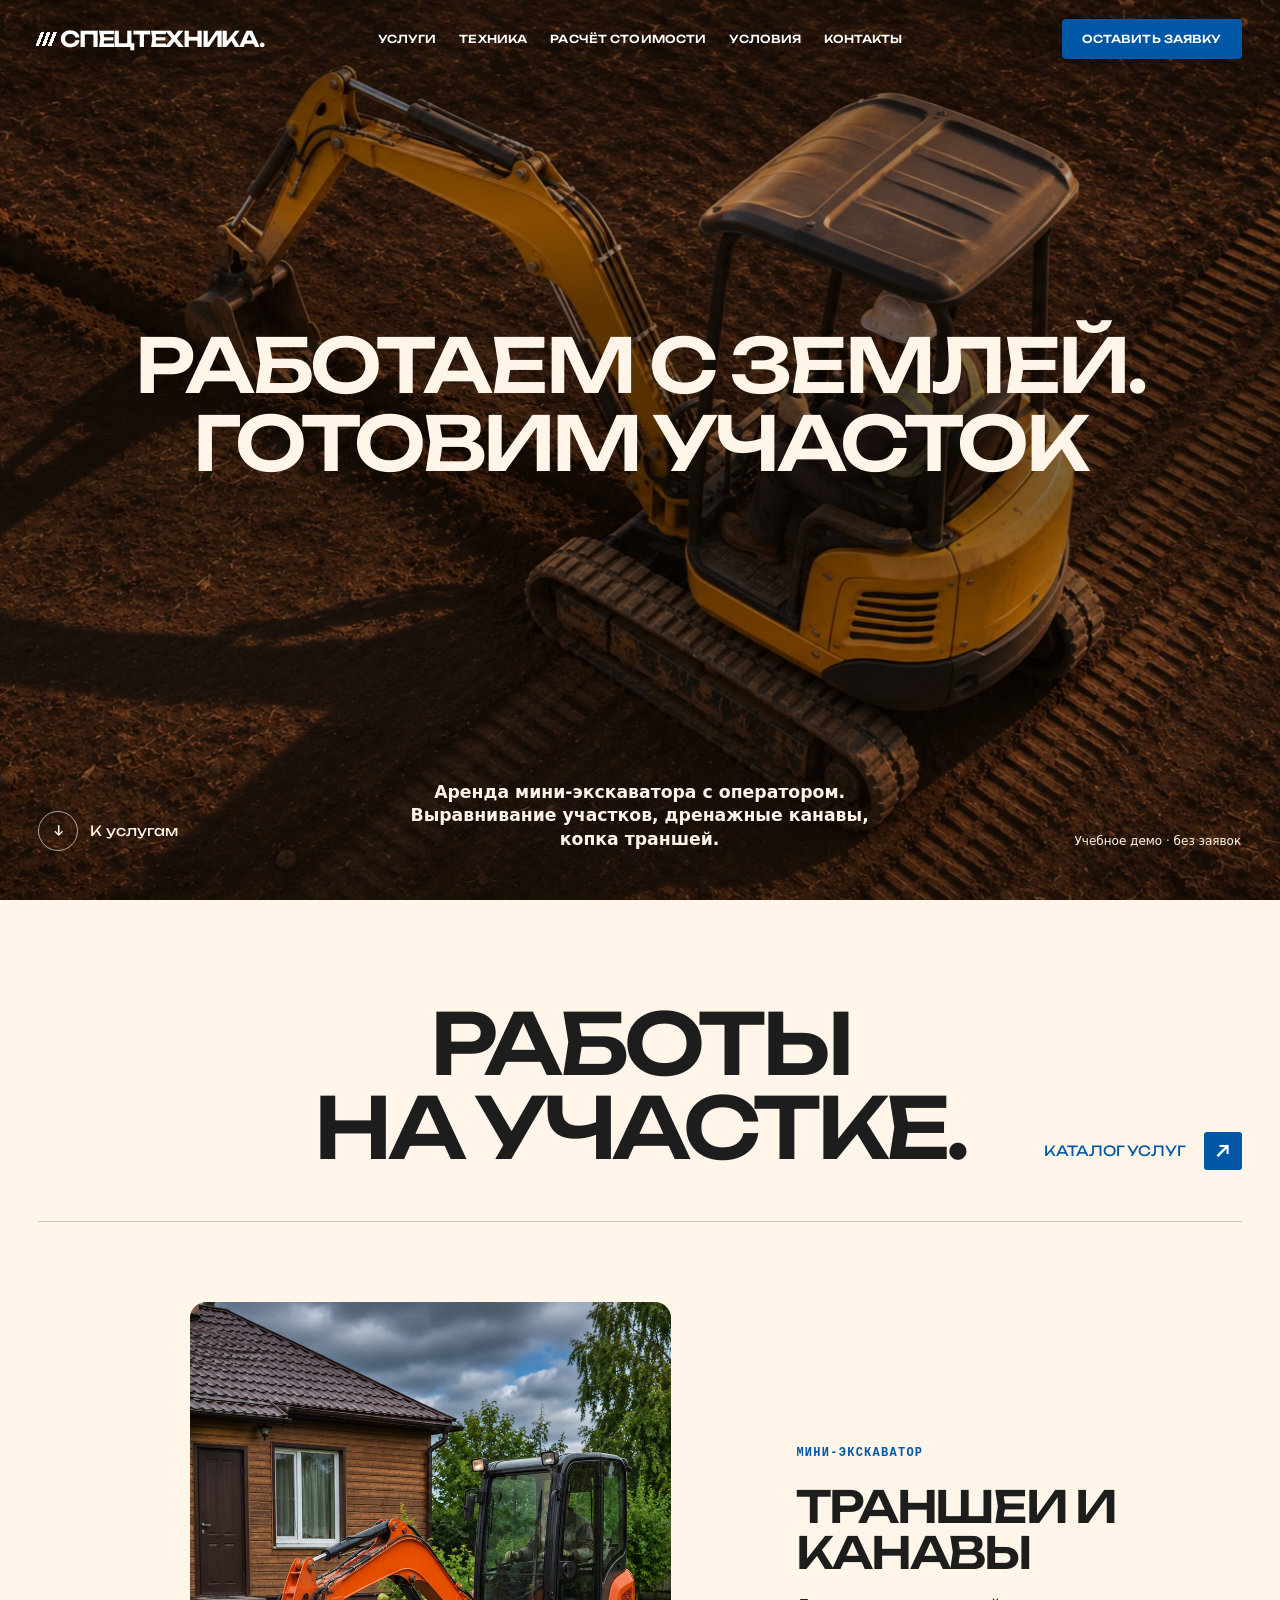
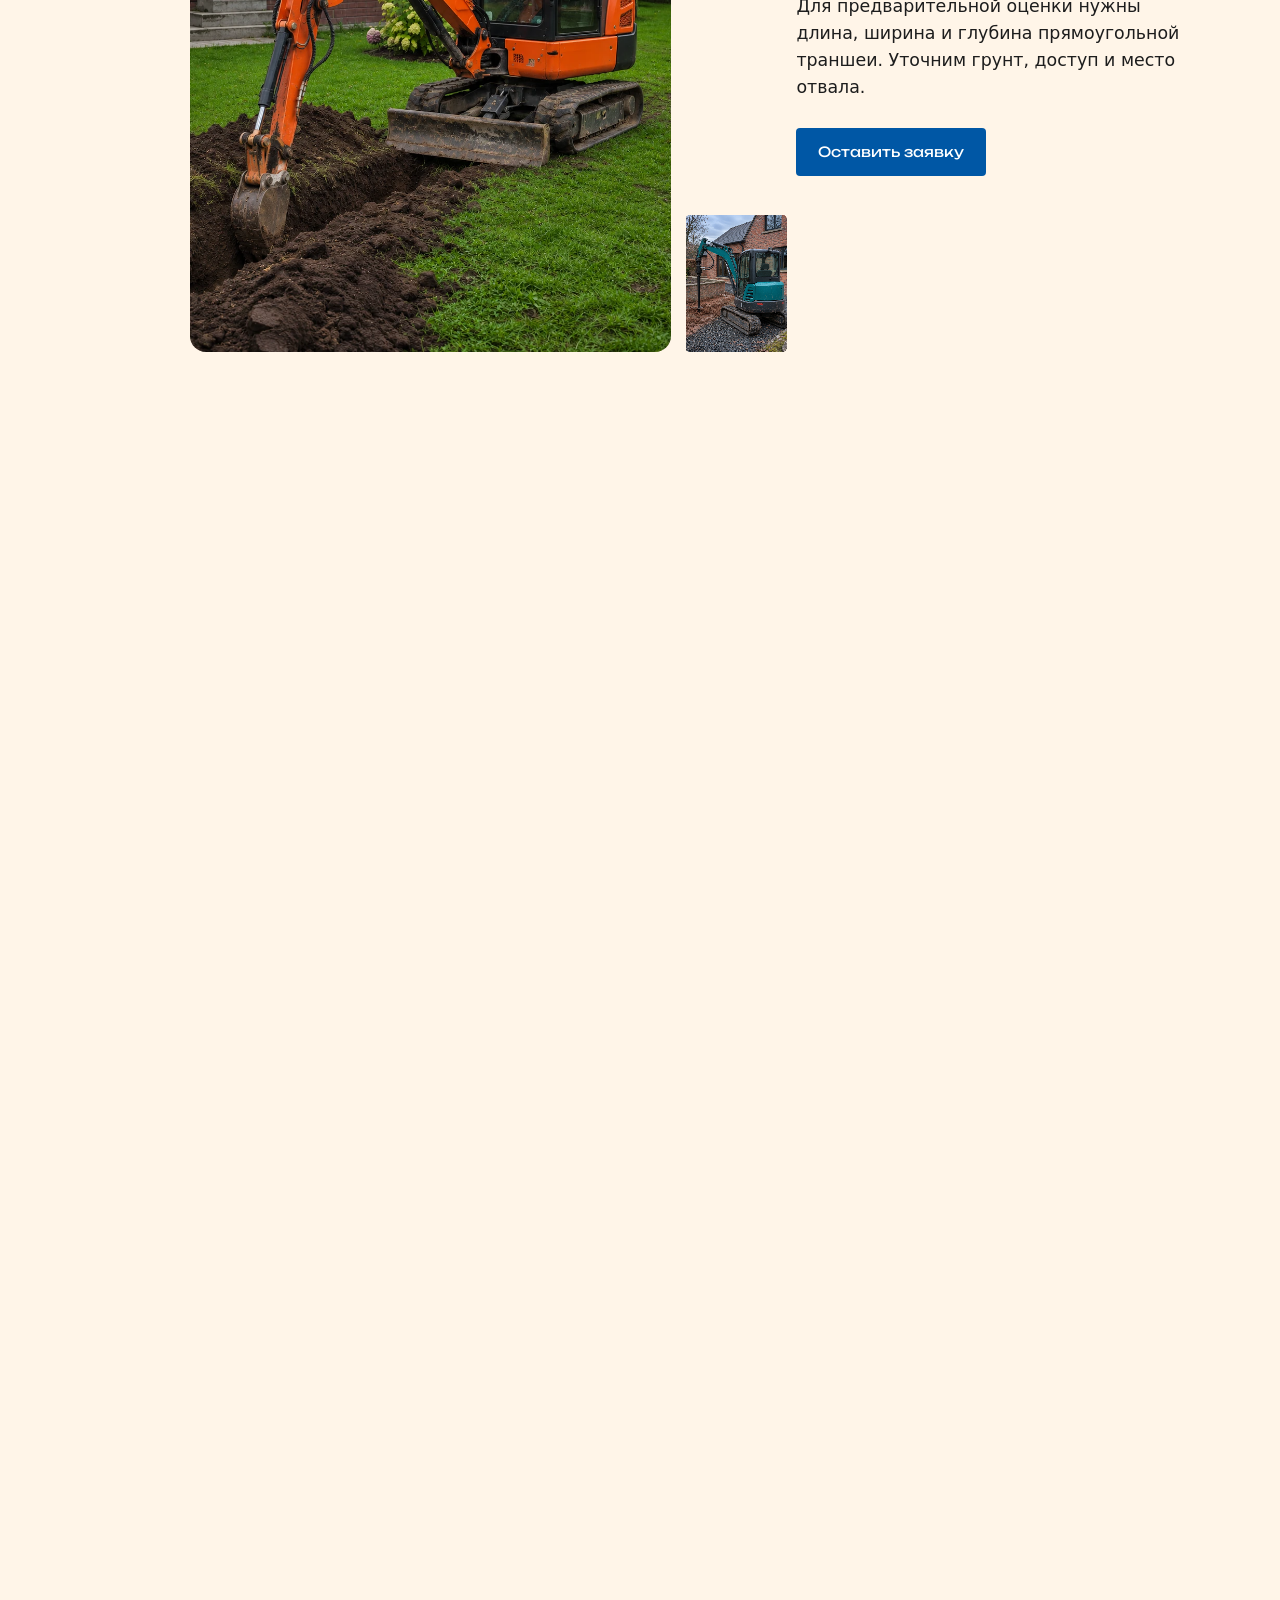
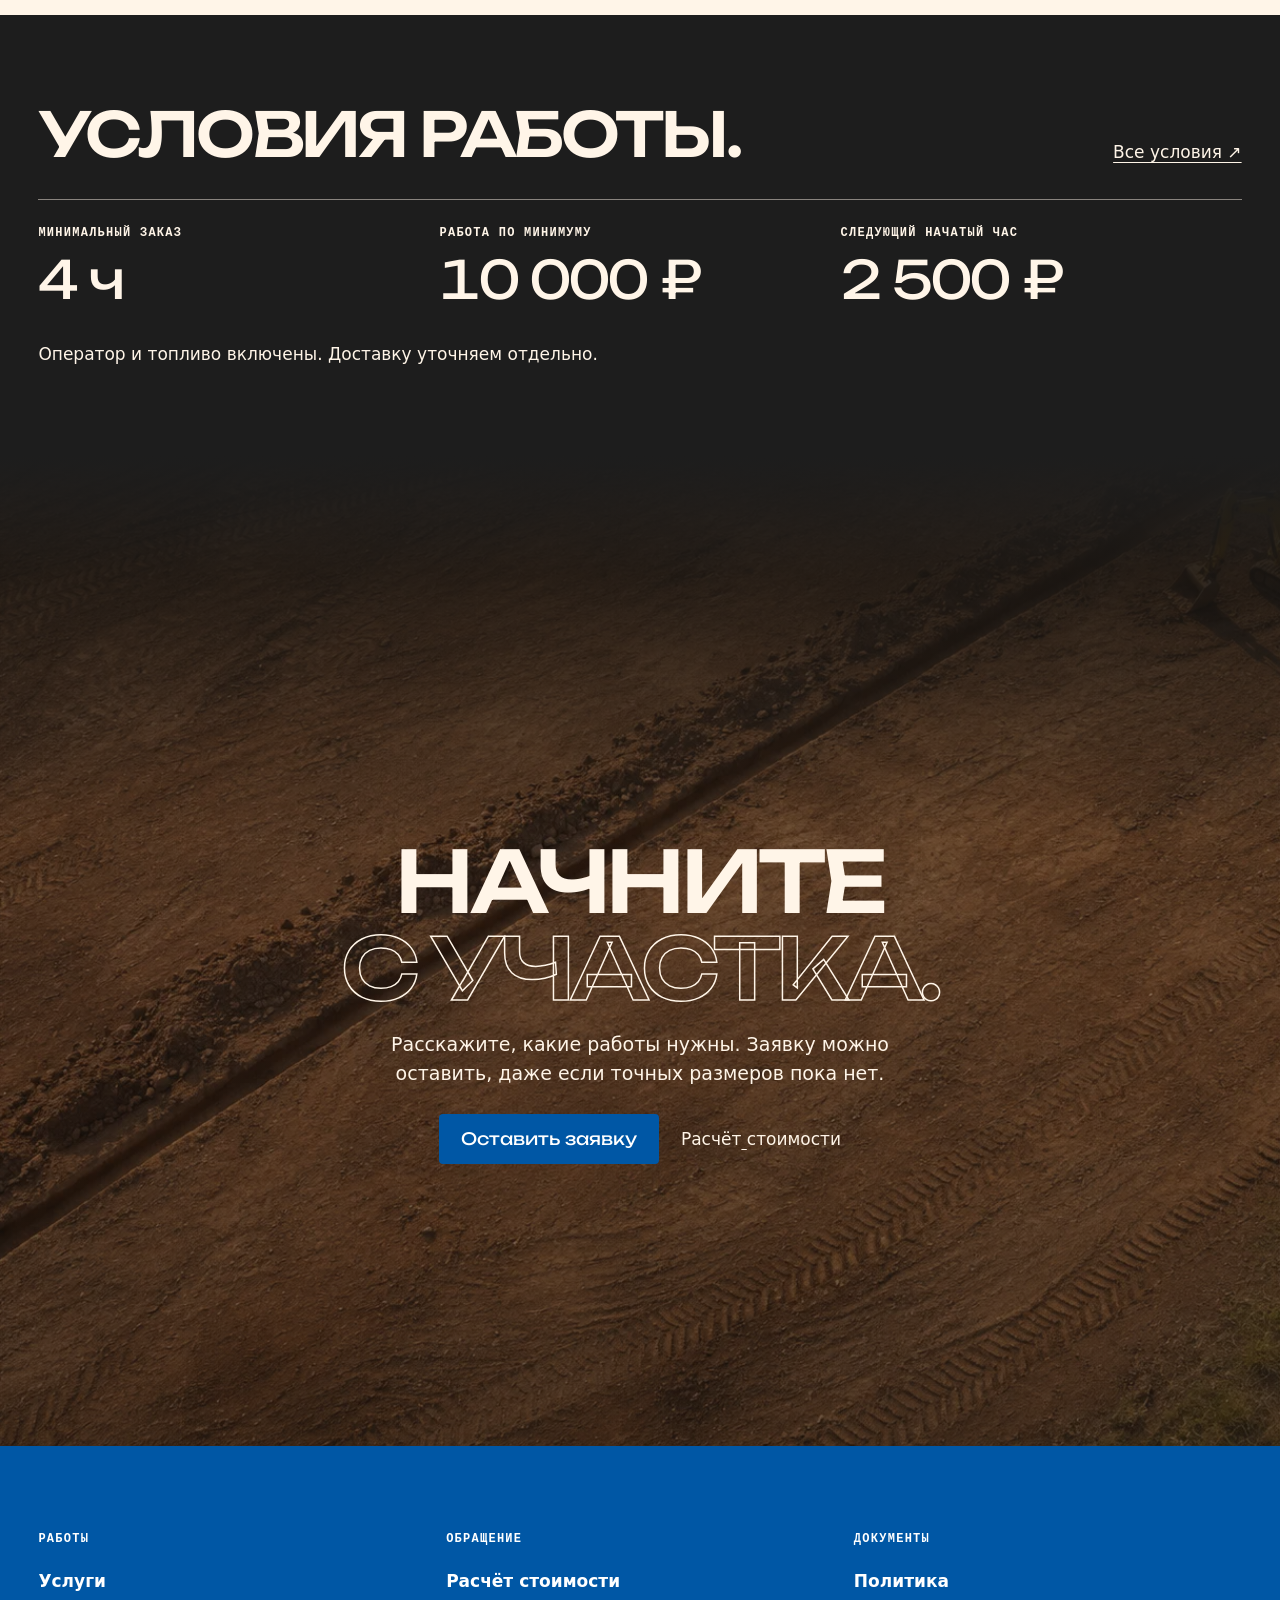
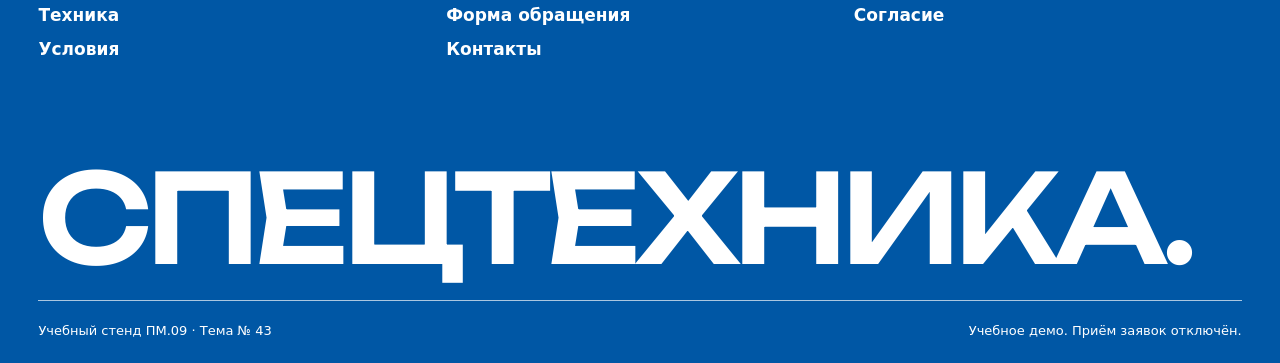
==== index.html @ ea232224 "Add files via upload" ====
<!doctype html>
<html lang="ru"><head><meta http-equiv="Content-Security-Policy" content="default-src 'self'; script-src 'self'; style-src 'self' 'unsafe-inline'; img-src 'self' data:; font-src 'self'; connect-src 'none'; form-action 'none'; object-src 'none'; base-uri 'none'"><meta charset="utf-8"><meta name="viewport" content="width=device-width,initial-scale=1"><meta name="robots" content="noindex,nofollow"><title>Услуги мини-экскаватора · Спецтехника</title><link rel="preload" href="Unbounded.ttf" as="font" type="font/ttf" crossorigin=""><link rel="stylesheet" href="theme.css"><link rel="stylesheet" href="visual.css"><script defer="" src="demo.js"></script><script defer="" src="lenis-1.2.3.min.js"></script><script defer="" src="motion.js"></script></head><body class="front">
 <a class="skip" href="#main">К содержанию</a>
 <header class="bar field-bar"><div class="wrap">
 <a href="index.html" class="brand"><i class="brand-mark" aria-hidden="true"></i>Спецтехника<span>.</span></a>
 <nav aria-label="Основное меню"><a href="services.html">Услуги</a><a href="equipment.html">Техника</a><a href="calculator.html">Расчёт стоимости</a><a href="conditions.html">Условия</a><a href="contacts.html">Контакты</a></nav>
 <a class="header-cta" href="request.html">Оставить заявку</a>
 <details class="menu"><summary aria-label="Меню"><span aria-hidden="true"></span></summary><nav aria-label="Мобильное меню"><a href="services.html">Услуги</a><a href="equipment.html">Техника</a><a href="calculator.html">Расчёт стоимости</a><a href="conditions.html">Условия</a><a href="contacts.html">Контакты</a><a class="menu-request" href="request.html">Оставить заявку</a></nav></details>
 </div></header>
 <main id="main" class=""><div class="work-opening"><div class="work-spreads">
<section class="work-scene" aria-labelledby="work-title">
 <div class="work-frame">
  <picture class="work-photo"><img src="excavation-field.webp" width="1672" height="941" fetchpriority="high" alt="Вид сверху на мини-экскаватор с опущенным ковшом и длинной тенью на грунте"></picture>
  <picture class="work-trace" aria-hidden="true"><img src="excavation-overhead.svg" width="1672" height="941" alt=""></picture>
  <div class="work-overlay">
   <div class="work-heading">
    <h1 id="work-title"><span>Работаем с&nbsp;землей.</span> <span>Готовим участок</span></h1>
   </div>
   <div class="work-bottom"><a class="downlink" href="#work-services"><span aria-hidden="true">↓</span> К услугам</a><p>Аренда мини-экскаватора с оператором.<br>Выравнивание участков, дренажные канавы,<br>копка траншей.</p><small>Учебное демо · без заявок</small></div>
  </div>
 </div>
</section>
<section id="work-services" class="field-services inset">
 <div class="section-heading"><h2>Работы<br>на участке.</h2><a class="action-link" href="services.html">Каталог услуг <span aria-hidden="true">↗</span></a></div>
 <div class="service-sequence"><div class="service-stage" tabindex="-1" role="group" aria-label="Услуги на участке">
  <article class="service-spread" id="service-earth">
  <div class="spread-image"><picture><img loading="lazy" src="trench-1000-v3.webp" width="1000" height="1250" alt="Мини-экскаватор разрабатывает узкую траншею на участке"></picture></div>
  <div class="spread-copy"><div class="service-content"><p class="folio">Мини-экскаватор</p><h3>Траншеи и канавы</h3><p>Для предварительной оценки нужны длина, ширина и глубина прямоугольной траншеи. Уточним грунт, доступ и место отвала.</p><a class="button action-link" href="request.html">Оставить заявку</a></div></div>
 </article>
  <article class="service-spread" id="service-piles">
  <div class="spread-image"><picture><img loading="lazy" src="piles-1000-v4.webp" width="1000" height="1250" alt="Гидравлический вращатель удерживает винтовую сваю вертикально у земли"></picture></div>
  <div class="spread-copy"><div class="service-content"><p class="folio">Сваекрут</p><h3>Винтовые сваи</h3><p>Для уточнения нужны параметры свай и условия подъезда. Наличие сваекрута, возможность монтажа и стоимость согласуем отдельно.</p><a class="button action-link" href="request.html">Оставить заявку</a></div></div>
 </article>
 </div></div>
</section>
</div></div>
<section id="work-terms" class="terms-strip inset">
 <div class="terms-head"><h2>Условия работы.</h2><a href="conditions.html">Все условия ↗</a></div>
 <dl><div><dt>Минимальный заказ</dt><dd>4 ч</dd></div><div><dt>Работа по минимуму</dt><dd>10&nbsp;000 ₽</dd></div><div><dt>Следующий начатый час</dt><dd>2&nbsp;500 ₽</dd></div></dl>
 <p>Оператор и топливо включены. Доставку уточняем отдельно.</p>
</section>
<section id="work-contact" class="closing">
 <picture><source media="(max-width:700px)" srcset="field-820.webp"><img loading="lazy" src="field-1672.webp" width="1672" height="941" alt=""></picture>
 <div><h2>Начните<br><em>с участка.</em></h2><p>Расскажите, какие работы нужны. Заявку можно оставить, даже если точных размеров пока нет.</p><div class="closing-actions"><a class="button" href="request.html">Оставить заявку</a><a class="closing-calculator" href="calculator.html">Расчёт стоимости</a></div></div>
</section>

</main>
 <footer class="field-footer inset">
 <div class="footer-nav">
 <div><h2>Работы</h2><a href="services.html">Услуги</a><a href="equipment.html">Техника</a><a href="conditions.html">Условия</a></div>
 <div><h2>Обращение</h2><a href="calculator.html">Расчёт стоимости</a><a href="request.html">Форма обращения</a><a href="contacts.html">Контакты</a></div>
 <div><h2>Документы</h2><a href="privacy.html">Политика</a><a href="consent.html">Согласие</a></div>
 </div>
 <a class="footer-word" href="index.html" aria-label="Спецтехника, на главную">Спецтехника.</a>
 <div class="footer-base"><span>Учебный стенд ПМ.09 · Тема № 43</span><span>Учебное демо. Приём заявок отключён.</span></div></footer>
 <dialog class="request-dialog" id="request-dialog" aria-labelledby="request-title" data-lenis-prevent="">
 <div class="request-dialog-head"><span class="request-signature"><i class="brand-mark" aria-hidden="true"></i>Спецтехника</span>
 <h2 id="request-title" tabindex="-1">Оставить заявку</h2>
 <button type="button" class="request-close" aria-label="Закрыть окно заявки"><span aria-hidden="true">×</span></button></div>
 <div data-request-content=""><p class="request-demo">Учебное демо. Заявки не принимаются.</p><div class="request-form"><div class="request-contacts"><label class="field">Имя<input disabled=""></label><label class="field">Телефон<input type="tel" disabled=""></label></div><details class="request-details"><summary>Расчёт стоимости</summary><section class="result"><span class="kicker">Пример расчёта</span><h2>4,80 м³</h2><p>20 × 0,30 × 0,80 м · грунт в естественном залегании.</p><strong class="price">12 500 ₽</strong><p>Пример для базовых условий участка: 5 оплачиваемых часов. Оператор и топливо включены. Доставка рассчитывается отдельно.</p></section></details><button disabled="" class="request-submit">Отправка отключена</button></div></div></dialog></body></html>
---- theme.css ----
*{
  box-sizing:border-box
}
html{
  scroll-behavior:smooth
}
body{
  margin:0;
  color:#1d1d1d;
  background:#fff5e8;
  font:17px/1.55 Arial,sans-serif;
  overflow-wrap:anywhere
}
a{
  color:#0057a5;
  text-underline-offset:4px
}
a:hover{
  text-decoration:underline
}
button,input,select,textarea{
  font:inherit
}
a:focus-visible,button:focus-visible,summary:focus-visible,input:focus-visible,textarea:focus-visible,select:focus-visible{
  outline:3px solid #e37b19;
  outline-offset:3px
}
.wrap{
  width:min(1320px,92%);
  margin:auto
}
.bar{
  background:#202f2d;
  color:#fff5e8
}
.bar .wrap,footer .wrap,.actions,.topline{
  display:flex;
  align-items:center;
  gap:20px;
  justify-content:space-between;
  flex-wrap:wrap
}
.bar .wrap{
  min-height:78px
}
.bar a{
  color:inherit;
  text-decoration:none
}
.brand{
  font-weight:900;
  font-size:24px;
  letter-spacing:-1.4px
}
.brand i{
  color:#91bedc
}
.bar nav,.subnav{
  display:flex;
  gap:20px;
  flex-wrap:wrap
}
.bar nav a{
  font-size:15px;
  font-weight:bold
}
.menu{
  display:none
}
.button,button{
  display:inline-flex;
  align-items:center;
  justify-content:center;
  gap:.7em;
  min-height:48px;
  padding:12px 22px;
  border:0;
  border-radius:4px;
  background:#0057a5;
  color:white;
  text-decoration:none;
  font-weight:bold;
  cursor:pointer
}
.button:hover,button:hover{
  background:#003e77;
  color:white
}
.ghost{
  background:transparent;
  box-shadow:inset 0 0 0 1px currentColor;
  color:inherit
}
.hero{
  position:relative;
  isolation:isolate;
  overflow:hidden;
  background:#253632;
  color:#fff5e8;
  text-align:center;
  padding:clamp(80px,9vw,145px) 4% 76px
}
.hero:before{
  content:'';
  position:absolute;
  inset:0;
  z-index:-1;
  background:repeating-radial-gradient(ellipse at 85% 160%,transparent 0 30px,#66847844 31px 32px,transparent 33px 54px);
  transform:rotate(-7deg) scale(1.35)
}
.hero h1,.page h1,h2,h3{
  line-height:1.04;
  letter-spacing:-.045em;
  margin:0
}
.hero h1{
  font-size:clamp(48px,7.6vw,116px);
  text-transform:uppercase
}
.hero p{
  font-size:clamp(18px,2vw,26px);
  margin:24px auto;
  max-width:680px
}
.hero .button{
  margin:6px
}
.hero small{
  display:block;
  margin-top:30px;
  color:#d6dfd8
}
.band{
  background:#0057a5;
  color:white;
  padding:28px 0
}
.band .wrap,.cards,.grid{
  display:grid;
  gap:20px;
  grid-template-columns:repeat(2,minmax(0,1fr))
}
.band .wrap{
  grid-template-columns:repeat(3,minmax(0,1fr))
}
.band strong{
  font-size:clamp(23px,3vw,40px);
  display:block;
  line-height:1.1
}
.page,section.section{
  padding:clamp(38px,6vw,88px) 0
}
.page h1{
  font-size:clamp(40px,6.8vw,94px);
  margin:.22em 0 .45em
}
h2{
  font-size:clamp(32px,4vw,60px);
  margin-bottom:24px
}
h3{
  font-size:clamp(22px,2.8vw,40px);
  margin:10px 0
}
p{
  max-width:76ch
}
.lead{
  font-size:clamp(19px,2vw,26px);
  max-width:65ch
}
.kicker,.serial,dt{
  font:700 12px/1.5 Consolas,monospace;
  letter-spacing:.12em;
  text-transform:uppercase
}
.serial{
  color:#0057a5
}
.row{
  border-top:1px solid #b8afa2;
  display:grid;
  grid-template-columns:66px 1.1fr 1fr 48px;
  align-items:center;
  gap:18px;
  padding:28px 0
}
.row p{
  margin:0
}
.arrow{
  display:grid;
  place-items:center;
  background:#0057a5;
  color:#fff;
  width:48px;
  height:48px;
  text-decoration:none;
  border-radius:4px
}
.panel,fieldset,article.entry{
  background:#f4eadc;
  padding:clamp(18px,3vw,38px);
  border:1px solid #c9c0b2;
  border-radius:4px;
  margin:22px 0;
  min-width:0
}
legend{
  font-weight:bold;
  font-size:21px
}
label{
  display:block;
  font-weight:bold
}
label small,small{
  font-weight:normal
}
.field{
  display:grid;
  gap:6px;
  align-content:start
}
input,select,textarea{
  background:#fff8ef;
  color:#1d1d1d;
  border:1px solid #888578;
  border-radius:4px;
  min-height:48px;
  padding:8px 12px;
  width:100%;
  min-width:0
}
textarea{
  min-height:92px
}
input[type=checkbox]{
  width:20px;
  min-height:20px;
  vertical-align:middle
}
input[readonly]{
  color:#514e48;
  background:#eee6da
}
.actions{
  justify-content:flex-start;
  margin:20px 0
}
.notice,.error,.success{
  border-left:5px solid #0057a5;
  padding:12px 18px;
  background:#e6edf1;
  margin:18px 0
}
.error{
  border-color:#a63219;
  background:#ffe1d6
}
.result{
  background:#20332e;
  color:#fff5e8;
  padding:clamp(20px,4vw,56px);
  border-radius:4px
}
.result a{
  color:#e5f3ff
}
.price{
  font-size:clamp(32px,5vw,70px);
  display:block;
  line-height:1.1
}
.subnav{
  padding:14px 0;
  border-block:1px solid #b8afa2
}
.subnav a{
  font-weight:bold
}
dt{
  margin-top:14px
}
dd{
  margin:0
}
.entry h3{
  font-size:25px
}
.skip{
  position:absolute;
  left:-100vw
}
.skip:focus{
  left:10px;
  top:10px;
  z-index:5;
  background:white;
  padding:10px
}
footer{
  background:#202f2d;
  color:#fff5e8;
  padding:32px 0
}
footer a{
  color:inherit
}
footer .wrap{
  justify-content:flex-start
}
.footnote{
  background:#eae0d2;
  padding:10px 4%;
  font-size:14px;
  text-align:center
}
.hidden,[hidden]{
  display:none!important
}
main{
  min-height:55vh
}
.panel img{
  max-width:100%;
  max-height:420px
}
pre{
  white-space:pre-wrap
}
.busy{
  opacity:.75
}
@media(max-width:800px){
  .bar nav{
    display:none
  }
  .bar .wrap{
    min-height:66px
  }
  .menu{
    display:block;
    position:relative
  }
  .menu summary{
    cursor:pointer;
    padding:12px
  }
  .menu[open] nav{
    display:grid;
    position:absolute;
    right:0;
    top:100%;
    z-index:4;
    width:210px;
    background:#202f2d;
    border:1px solid #778a82;
    padding:20px
  }
  .row{
    grid-template-columns:35px 1fr 48px
  }
  .row p{
    grid-column:2
  }
  .row .arrow{
    grid-column:3;
    grid-row:1/3
  }
  .hero{
    padding:76px 4% 52px
  }
}
@media(max-width:620px){
  .grid,.cards{
    grid-template-columns:1fr
  }
  .band .wrap{
    gap:16px;
    grid-template-columns:1fr
  }
  .band .wrap>div{
    display:flex;
    align-items:baseline;
    gap:12px
  }
  .row{
    gap:10px
  }
  .bar .wrap{
    gap:8px
  }
  .hero .button{
    display:flex
  }
  .wrap{
    width:90%
  }
  .bar .brand{
    font-size:21px
  }
}
@media(prefers-reduced-motion:no-preference){
  .section,.page{
    animation:enter .32s ease-out
  }
  @keyframes enter{
    from{
      opacity:.65;
      transform:translateY(5px)
    }
    to{
      opacity:1;
      transform:none
    }
  }
}
@media(prefers-reduced-motion:reduce){
  html{
    scroll-behavior:auto
  }
  *,*:before,*:after{
    animation:none!important;
    transition:none!important
  }
}
---- visual.css ----
:root {
  --paper: #fff5e8;
  --ink: #1d1d1d;
  --blue: #0057a5;
  --display: Unbounded, "Segoe UI", sans-serif;
  --edge: clamp(18px, 3vw, 60px);
  --bar-h: 78px;
}
body {font-family: "Segoe UI", system-ui, sans-serif; color: var(--ink); background: var(--paper)}
h1,h2,h3,.brand,.header-cta,.action-link,.button,button {font-family: var(--display); font-weight: 400}
.inset {padding-inline: var(--edge)}
.skip:focus {z-index: 30; color: var(--ink)}
.field-bar {position: sticky; top: 0; z-index: 20; background: var(--paper); color: var(--ink); border-bottom: 1px solid #1d1d1d20}
.front .field-bar {position: fixed; inset: 0 0 auto; color: white; background: transparent; border-color: transparent; transition: none}
.front .field-bar.solid,.front .field-bar:has(.menu[open]) {background: var(--paper); color: var(--ink); border-color: #1d1d1d20}
.field-bar .wrap {min-height: var(--bar-h); width: 100%; max-width: none; padding-inline: var(--edge); display: grid; grid-template-columns: 1fr auto 1fr; gap: 22px}
.field-bar .brand {display: inline-flex; align-items: center; gap: 0; width: max-content; font-size: clamp(21px,2vw,32px); line-height: 1; letter-spacing: -.065em; text-transform: uppercase}
.brand-mark {width: .78em; height: .65em; margin-right: .22em; color: inherit!important; transform: skewX(-21deg); background: repeating-linear-gradient(to right,currentColor 0 21%,transparent 21% 37%)}
.field-bar.solid .brand,.inside .brand {color: var(--blue)}
.field-bar .wrap > nav {gap: clamp(14px,1.8vw,32px)}
.field-bar nav a,.header-cta {font-family: var(--display); text-transform: uppercase; font-weight: 400; line-height: 1.1; font-size: clamp(12px,.92vw,16px); letter-spacing: .012em}
.field-bar nav a {padding-block: 10px; text-decoration: none}
.field-bar nav a:hover {text-decoration: underline; text-underline-offset: 5px}
.field-bar .header-cta {overflow-wrap: normal; justify-self: end; display: inline-flex; justify-content: center; align-items: center; text-align: center; color: #fff; background: var(--blue); border-radius: 4px; padding: 14px 20px}
.action-link span {transition: transform .2s}
.action-link:hover span {transform: translate(2px,-2px)}
.work-scene {background: var(--paper); position: relative; --wipe: 0%; --copy: 1}
.work-opening {container-type: inline-size; overflow-anchor: none}
.work-frame {position: relative; height: 100svh; overflow: hidden; isolation: isolate}
.work-frame picture,.work-frame picture img,.closing picture,.closing picture img {display: block; width: 100%; height: 100%; position: absolute; inset: 0; object-fit: cover}
/* Keep the camera registered in uncropped source coordinates. Two scale limits
   protect the bucket and tracks in tall windows and the canopy in shallow ones. */
.work-frame {
  --art-width: min(max(118.75cqw, 187.87svh), 179cqw, 209.5svh);
  --art-height: calc(var(--art-width) * 941 / 1672);
  --bleed: clamp(0px, (100svh - var(--art-height)) * .45, 6cqw);
}
.work-frame picture img {
  inset: auto;
  width: var(--art-width);
  max-width: none;
  height: var(--art-height);
  top: calc((100% - var(--art-height)) / 2);
  left: calc((100% - var(--art-width)) / 2 - clamp(0px, (var(--art-width) - 100%) / 2, var(--art-width) * .04));
}
.work-photo {
  z-index: 1;
  clip-path: inset(0 0 var(--wipe) 0);
  /* In a tall window, carry the soil from the left of this same photograph
     into the space above and below the machine. The subject is rendered once. */
  background: #312116 url("excavation-field.webp") left 40% / max(430cqw, 193svh) auto no-repeat;
}
.work-photo img {
  mask-image: linear-gradient(to bottom, transparent, black var(--bleed), black calc(100% - var(--bleed)), transparent);
}
.work-photo::after,.closing::before {content: ""; position: absolute; inset: 0; background: linear-gradient(180deg,rgba(9,10,8,.68) 0%,rgba(12,12,10,.36) 26%,rgba(13,12,10,.42) 55%,rgba(12,10,8,.64) 100%)}
.work-photo::after {background: linear-gradient(180deg,rgba(21,12,4,.37),rgba(21,12,4,.15) 25%,rgba(21,12,4,.26) 52%,rgba(21,12,4,.19) 70%,rgba(21,12,4,.47))}
/* Lay out the heading around its optical centre, including its scroll offset.
   This keeps glyph rasterization identical when the copy returns into view. */
.work-overlay {
  --title-center: clamp(22%, calc(45% - max(0px, 100svh - 103cqw) * .31), 45%);
  display: grid;
  grid-template-rows: calc(2 * var(--title-center)) 1fr;
  clip-path: inset(0 0 var(--wipe) 0); position: absolute; inset: 0; z-index: 2; color: var(--paper); opacity: var(--copy)}
/* Clear the local reading scrim with the text, before the photo reveal. */
.work-overlay::before {
  content: "";
  position: absolute;
  inset: 0;
  pointer-events: none;
  opacity: var(--copy,1);
  background: linear-gradient(180deg,rgba(14,8,3,.27) 0% 12%,rgba(14,8,3,.10) 24%,rgba(14,8,3,.38) 34% 56%,rgba(14,8,3,.08) 72%,transparent);
}
.work-overlay h1,.closing h2 {font-family: var(--display); text-transform: uppercase; font-size: clamp(46px,6.65vw,121px); line-height: 1.02; letter-spacing: -.037em; margin: 0; text-align: center}
.work-overlay h1 {font-size: clamp(24px,5.85vw,120px); font-weight: 540; line-height: 1.04; letter-spacing: -.045em; position: relative; align-self: center; margin-inline: 2%}
.work-overlay h1 span {display: block}
.work-heading {position: relative; align-self: center}
.work-bottom {position: absolute; left: var(--edge); right: var(--edge); bottom: clamp(28px,5.5vh,72px); display: grid; align-items: end; grid-template-columns: 1fr auto 1fr; gap: 16px}
.work-bottom p {text-align: center; margin: 0; font-size: clamp(17px,1.35vw,23px); font-weight: 550; line-height: 1.35}
.work-bottom small {justify-self: end; font-size: 12px}
.downlink {display: inline-flex; width: max-content; align-items: center; gap: 12px; color: inherit; text-decoration: none; font-family: var(--display); font-size: 14px}
.downlink span {display: grid; place-items: center; height: 40px; width: 40px; border: 1px solid #fff9; border-radius: 50%}
.work-scene.faded .work-overlay {visibility: hidden}
.field-services {padding-top: clamp(72px,8vw,150px); padding-bottom: clamp(60px,6vw,130px); scroll-margin-top: var(--bar-h)}
.section-heading,.terms-head {display: flex; justify-content: space-between; align-items: end; gap: 24px; padding-bottom: clamp(30px,4vw,65px)}
.section-heading h2,.terms-head h2 {font-size: clamp(48px,6.6vw,110px); line-height: .99; text-transform: uppercase; margin: 0; letter-spacing: -.045em}
.service-spread {display: grid; grid-template-columns: minmax(0,1.3fr) minmax(0,1fr); gap: clamp(32px,6vw,112px); align-items: center; border-top: 1px solid #c8c3bb; padding: clamp(25px,3.5vw,65px) 0}
.spread-image {width: min(100%,680px); justify-self: end; overflow: hidden; border-radius: 16px; background: #e2d6c7; aspect-ratio: 1.12}
.spread-image img {width: 100%; height: 100%; display: block; object-fit: cover; object-position: center 57%}
.spread-copy {max-width: 500px; padding-right: 4%}
.folio,.footer-nav h2,.terms-strip dt {font: 600 12px/1.5 Consolas,monospace; text-transform: uppercase; letter-spacing: .105em}
.folio {color: var(--blue); margin: 0 0 22px}
.spread-copy h3 {font-size: clamp(32px,3.85vw,74px); line-height: 1.03; text-transform: uppercase; letter-spacing: -.035em; margin: 0 0 18px}
.service-content > p:not(.folio) {font-size: clamp(17px,1.36vw,23px); margin: 0 0 27px; max-width: 37ch}
.action-link {display: inline-flex; align-items: center; gap: 18px; color: var(--blue); text-decoration: none; text-transform: uppercase; font-size: 14px}
.action-link span {display: grid; place-items: center; width: 38px; height: 38px; background: var(--blue); color: white; border-radius: 3px; font-size: 21px}
.service-content .button {max-width: 100%; justify-content: center; text-align: center; color: #fff; text-transform: none}
.minor-link {display: block; margin-top: 16px; font-size: 15px}
.terms-strip {background: var(--ink); color: var(--paper); padding-block: clamp(50px,7vw,110px)}
.terms-head {padding-bottom: 34px}
.terms-head h2 {font-size: clamp(38px,4.8vw,84px)}
.terms-head a {color: inherit}
.terms-strip dl {border-top: 1px solid #fff5e864; display: grid; grid-template-columns: repeat(3,1fr); margin: 0}
.terms-strip dl>div {padding: 24px 12px 14px 0}
.terms-strip dt {margin: 0 0 12px}
.terms-strip dd {font: 400 clamp(32px,4.1vw,76px)/1 var(--display); letter-spacing: -.035em}
.terms-strip>p {margin: 20px 0 0}
.closing {min-height: 68vh; display: grid; place-items: center; position: relative; isolation: isolate; color: var(--paper); text-align: center; padding: 90px var(--edge)}
.closing picture {z-index: -2}
.closing::before {background: rgba(15,13,10,.57); z-index: -1}
.closing em {font-style: normal; color: transparent; -webkit-text-stroke: 1.5px var(--paper)}
.closing p {margin: 18px auto 25px; max-width: 42ch; font-size: 19px}
.closing-actions {display: flex; align-items: center; justify-content: center; gap: 12px 22px; flex-wrap: wrap}
.closing-calculator {color: inherit; padding: 10px 0; text-underline-offset: .22em}
.field-footer {background: var(--blue); color: white; padding-block: clamp(38px,5vw,78px) 22px}
.footer-nav {display: grid; grid-template-columns: repeat(3,1fr); gap: 20px}
.footer-nav h2 {margin: 0 0 16px}
.footer-nav a {display: block; width: fit-content; padding-block: 4px; font-weight: 650; text-decoration: none}
.footer-nav a:hover {text-decoration: underline}
.footer-word {display: block; margin-top: clamp(44px,7vw,124px); font: 540 clamp(28px,8.75vw,178px)/1 var(--display); text-transform: uppercase; letter-spacing: -.055em; text-decoration: none}
.footer-base {margin-top: 20px; padding-top: 20px; border-top: 1px solid #fffa; display: flex; justify-content: space-between; gap: 10px; flex-wrap: wrap; font-size: 13px}
.page h1 {font-size: clamp(38px,6vw,86px); line-height: 1.05}
.page h2,.page h3 {letter-spacing: -.028em}
@media(min-width:1600px){.service-spread {grid-template-columns: 1.15fr 1fr}}
@media(max-width:980px){
 :root {--bar-h: 62px}
 .field-bar .wrap {grid-template-columns: 1fr auto auto; gap: 12px; min-height: var(--bar-h)}
 .field-bar .wrap>nav {display: none}
 .field-bar .menu {display: block}
 .field-bar .menu summary {list-style: none; display: grid; place-items: center; padding: 0; width: 42px; height: 44px}
 .menu summary::-webkit-details-marker {display: none}
 .field-bar summary span {width: 24px; height: 12px; border-block: 2px solid currentColor}
 .field-bar .menu[open] nav {display: grid; position: absolute; top: 100%; right: 0; width: 220px; color: var(--ink); background: var(--paper); box-shadow: 0 8px 25px #0002; border: 1px solid #c8c3bb; padding: 12px 20px; z-index: 4}
 .field-bar .wrap {position: relative}
 .field-bar .menu {position: static}
 .field-bar .header-cta {padding: 10px 13px}
 .field-bar nav a {font-size: 15px}
}
@media(max-width:700px){
 .work-bottom {grid-template-columns: 1fr 1fr; align-items: center; bottom: clamp(12px, calc(12px + (100svh - 125cqw) * .15), 72px); row-gap: 5px}
 .work-bottom p {grid-column: 1/-1; grid-row: 1; font-size: clamp(13px,2.65vw,17px)}
 .work-bottom small {font-size: 11px}
 .section-heading h2 {font-size: clamp(34px,8.3vw,58px)}
 .section-heading,.terms-head {align-items: start; flex-direction: column; gap: 16px}
 .service-spread {grid-template-columns: 1fr; gap: 20px; padding: 25px 0 36px}
 .spread-image {aspect-ratio: 1.15; width: 100%}
 .spread-copy {padding: 0}
 .folio {margin-bottom: 10px}
 .spread-copy h3 {margin-bottom: 12px}
 .service-content>p:not(.folio) {margin-bottom: 15px}
 .terms-strip dl {grid-template-columns: 1fr}
 .terms-strip dl>div {border-bottom: 1px solid #fff5e847; display: flex; justify-content: space-between; align-items: center; gap: 12px; padding: 16px 0}
 .terms-strip dt {margin: 0; max-width: 43%}
 .closing {min-height: 65svh}
 .closing p {font-size: 17px}
 .footer-nav {grid-template-columns: 1fr 1fr}
 .footer-nav h2 {margin-bottom: 7px}
}
@media(prefers-reduced-motion:no-preference){
 .work-overlay h1 span {animation: line-enter .42s both}
 .work-overlay h1 span+span {animation-delay: .09s}
 .work-bottom {animation: line-enter .42s .15s both}
 @keyframes line-enter {from {opacity: .1; transform: translateY(.38em)} to {opacity: 1; transform: none}}
}
@media(max-height:520px) and (orientation:landscape){.work-bottom {bottom: 18px}}


@media(min-width:1000px) {
 .section-heading {position: relative; justify-content: center; text-align: center}
 .section-heading .action-link {position: absolute; right: 0; bottom: clamp(30px,4vw,65px)}
 .service-spread {grid-template-columns: minmax(80px,.46fr) minmax(0,1.05fr) minmax(0,.82fr); gap: clamp(24px,3vw,65px)}
 .spread-image {grid-column: 2; aspect-ratio: .94}
 .spread-copy {grid-column: 3}
}
.service-spread:last-child .spread-image img {object-position: center 87%}
.work-trace {background: var(--paper)}
html:not(.scroll-scene) .work-frame .work-trace {display: none}

html:not(.field-ready) .front .field-bar {background: var(--paper); color: var(--ink)}
@media(prefers-reduced-motion:reduce) {
 .work-trace {display: none}
 .front .field-bar {transition: none}
}

@media(prefers-reduced-motion:reduce) {
 .work-frame .work-trace {display: none}
}
.service-spread:last-child .spread-image {aspect-ratio: 4 / 5}
@media(min-width:701px) {

 .field-bar nav a {font-size: clamp(13px,1.03vw,16px)}
}

@font-face {
  font-family: Unbounded;
  src: url("Unbounded.ttf") format("truetype");
  font-weight: 200 900;
  font-style: normal;
  font-display: swap;
}
.spread-image picture {display: block; width: 100%; height: 100%}
.field-feature {border-block: 1px solid #bfb5a6; padding-block: 24px}
.field-plate {margin: 0; min-width: 0}
.field-plate img {display: block; width: 100%; height: auto}
.field-plate figcaption {margin-top: 8px; font: 13px/1.5 "Segoe UI", sans-serif; color: #564e45}
.feature-copy {align-self: center}
.feature-copy h1,.feature-copy h2 {text-transform: uppercase; margin: 16px 0 22px}
.feature-copy .folio {display: inline-block; margin: 0}
.feature-lead {font-size: clamp(18px,1.55vw,26px); line-height: 1.4; margin-block: 0 22px}
.feature-actions,.feature-links a {display: flex; align-items: center; gap: 24px; flex-wrap: wrap}
.feature-links {padding: 0; list-style: none; margin: 0 0 26px}
.feature-links a {justify-content: space-between; padding-block: 8px; border-top: 1px solid #c4b9aa; text-decoration: none}
.feature-links a:hover {text-decoration: underline}
.feature-label {font-weight: 600; margin-bottom: 8px}
.feature-actions {margin-top: 28px}
.catalogue-list {margin-top: clamp(48px,6vw,100px)}
.workflow-body {min-width: 0}
@media(min-width:981px) {
  .field-bar .brand {font-weight: 630; letter-spacing: -.06em; font-size: clamp(20px,1.7vw,31px)}
  .field-bar nav a,.field-bar .header-cta {font-weight: 510; font-size: clamp(11px,.82vw,15px)}
  .section-heading h2,.closing h2,.terms-head h2,.spread-copy h3 {font-weight: 530; letter-spacing: -.052em}
  .inside .page {--layout-pad: clamp(40px,4vw,84px)}
  .page.catalogue,.page.detail,.page.workflow {width: 100%; max-width: 1920px; padding: var(--layout-pad) var(--edge) clamp(60px,7vw,130px)}
  .page.catalogue>h1 {font-size: clamp(54px,5.8vw,108px); line-height: 1; letter-spacing: -.055em; text-transform: uppercase; margin: 0 0 .55em; font-weight: 540}
  .field-feature {display: grid; grid-template-columns: minmax(0,1.23fr) minmax(0,1fr); gap: clamp(30px,5vw,100px); padding-block: 24px}
  .field-feature:not(:has(.field-plate)) {grid-template-columns: minmax(0,70ch)}
  .field-plate img {height: clamp(380px,35vw,650px); object-fit: cover; object-position: 53% 57%}
  .feature-copy {padding-right: min(4vw,60px)}
  .feature-copy h1,.feature-copy h2 {font-size: clamp(40px,3.8vw,76px); letter-spacing: -.06em; line-height: 1.04; font-weight: 530}
  .catalogue-list h2 {font-size: clamp(36px,3.3vw,68px); font-weight: 520}
  .catalogue-list .row h3 {font-size: clamp(22px,2vw,38px); font-weight: 480}
  .page.workflow {display: grid; grid-template-columns: minmax(0,.82fr) minmax(0,1.18fr); gap: clamp(40px,6vw,115px); align-items: start}
  .workflow-intro {position: sticky; top: calc(var(--bar-h) + 28px)}
  .workflow-intro h1 {font: 530 clamp(40px,4.15vw,78px)/1.06 var(--display); letter-spacing: -.056em; text-transform: uppercase; margin: 0 0 24px}
  .workflow-intro .lead,.workflow-intro .notice {font-size: clamp(18px,1.4vw,25px); line-height: 1.45; max-width: 34ch}
  .workflow-intro .notice {padding: 0; border: 0; background: none}
  .workflow-intro>a {display: inline-block; margin-top: 12px; font-weight: 650}
  .workflow-form fieldset {border: 0; border-top: 1px solid #ad9f8c; background: transparent; border-radius: 0; margin: 0 0 30px; padding: 20px 0 0}
  .workflow-form legend {float: left; width: 100%; margin: 0 0 18px; padding: 0; font: 520 clamp(18px,1.5vw,27px)/1.25 var(--display); letter-spacing: -.035em}
  .workflow-form legend+* {clear: both}
  .workflow-form .grid {gap: 16px 20px}
  .workflow-form[data-calculator] fieldset:first-of-type .grid {grid-template-columns: repeat(3,minmax(0,1fr))}
  .workflow-form label.field {font-size: 15px; font-weight: 600}
  .workflow-form input,.workflow-form select {background-color: transparent; border: 1px solid #918778; font-weight: 400}
  .workflow-form input[readonly] {background-color: #eee5d9}
  .workflow-note {border-top: 1px solid #bfb5a6; padding-top: 18px; font-size: 15px}
  .workflow-body .result {background: var(--ink); margin: 0 0 24px; scroll-margin-top: calc(var(--bar-h) + 12px)}
  .workflow-body .result h2,.workflow-body .price {font-family: var(--display); font-weight: 510; letter-spacing: -.055em}
  .workflow-body .price {font-size: clamp(30px,3.05vw,60px)}
  .workflow-form button,.feature-copy .button {font-size: 14px; font-weight: 520; letter-spacing: -.015em}
}


@media(min-width:981px) {
  .field-feature:has(.portrait-plate) {
    grid-template-columns: minmax(0,1fr) minmax(0,1fr);
    background: #f2e8db;
    padding: clamp(20px,2.5vw,48px);
  }
  .portrait-plate {justify-self: center; width: min(100%,440px)}
  .field-plate:not(.portrait-plate) img {height: auto; aspect-ratio: 16 / 9}
  .field-plate.portrait-plate img {height: auto; aspect-ratio: auto}
  .feature-copy .feature-actions .action-link span {width: 32px; height: 32px}
}

/* Pin the frame and the visible start of services for the length of the reveal.
   After release the opaque services move over the stationary drawing. */
@media(prefers-reduced-motion:no-preference) {
  .scroll-scene .front .field-bar {
    position: absolute;
    transform: translateY(var(--nav-lift,0px));
  }
  .scroll-scene .front .field-bar:has(:focus-visible) {transform: none}
  .scroll-scene .work-opening::after {content: ""; display: block; height: var(--run,52svh)}
  .scroll-scene .work-spreads,.scroll-scene .work-scene {position: sticky; top: 0}
  /* Keep the registered SVG raster stable as the photo uncovers it in either direction. */
  .scroll-scene .work-trace {will-change: transform}
  .scroll-scene .work-photo {will-change: clip-path}
  .scroll-scene .work-frame picture img {will-change: transform}
  html.lenis {scroll-behavior: auto}
  .scroll-scene .work-overlay {opacity: 1; clip-path: none; pointer-events: none}
  .scroll-scene .work-heading {
    opacity: var(--copy,1);
    transform: translate3d(0,var(--title-shift,0px),0);
    will-change: transform, opacity;
  }
  .scroll-scene .work-bottom {
    opacity: var(--caption,1);
    transform: translate3d(0,var(--caption-shift,0px),0);
    will-change: transform, opacity;
    animation: none;
  }
  .scroll-scene .work-overlay h1 span {animation: none}
  .scroll-scene .work-overlay .downlink {pointer-events: auto}
  .scroll-scene .field-services {
    position: relative;
    z-index: 1;

    background: var(--paper);
    scroll-margin-top: calc(-1 * var(--remaining-run,0px));
  }
}

@media(max-width:980px) {
  .field-bar .wrap {gap: clamp(4px,1.1vw,12px)}
  .field-bar .brand {font-size: clamp(16px,4.3vw,26px); font-weight: 630}
  .field-bar .header-cta {font-size: clamp(10px,2.4vw,13px)}
  .feature-copy {margin-block: 18px}
}
@media (min-width:981px) and (max-width:1150px) {
  .field-bar .wrap {grid-template-columns: auto 1fr auto; gap: 10px}
  .field-bar .wrap > nav {justify-content: center; gap: 10px}
  .field-bar .header-cta {white-space: nowrap; padding-inline: 12px}
}
@media (max-width:480px) {
  .field-bar .header-cta {padding: 9px 8px; min-height: 40px}
}
@media(max-height:440px) {
  .work-bottom {bottom: 10px}
  .work-bottom p {font-size: 13px}
  .downlink span {height: 30px; width: 30px}
}

/* Printed and static layouts keep both complete articles in reading order. */
.scroll-scene .work-opening {overflow-anchor: none}



/* Two photographs stay in the same stage. Both complete text panels occupy
   the same column and only the panel that can be read accepts input. */
.service-sequence.is-staged::after {content: ""; display: block; height: var(--stage-run)}
.is-staged .service-stage {position: sticky; top: 5svh; height: var(--stage-height); isolation: isolate; overflow: clip; border-top: 1px solid #c8c3bb}
.is-staged .service-spread {position: absolute; inset: 0; display: block; margin: 0; padding: 0; border: 0; pointer-events: none}
.is-staged .service-spread .spread-image {position: absolute; top: var(--image-y); left: var(--image-x); width: var(--image-width); height: var(--image-height); aspect-ratio: auto; transform-origin: left bottom; will-change: transform}
.is-staged #service-earth .spread-image {transform-origin: left top}
.is-staged .spread-copy {position: absolute; width: 36%; left: 63%; top: 48%; max-width: 560px; padding: 0; transform: translateY(-50%)}
.is-staged .service-content {display: flex; flex-direction: column; align-items: flex-start; will-change: opacity}
.is-staged .service-content:not([inert]) a {pointer-events: auto}
.is-staged .service-content .minor-link {margin: 12px 0 0}
.is-staged .service-content h3 {font-size: clamp(25px,3.45vw,66px)}
.is-stacked .spread-copy {left: 0; top: calc(var(--photo-band) + 12px); width: 100%; max-width: none; transform: none}
@media(max-width:980px) {
 .is-staged .service-content .button {padding: 8px 14px; min-height: 44px}
 .is-staged .service-content .action-link:focus-visible {outline: 2px solid var(--ink); outline-offset: 2px}
}
@media(max-width:980px), (max-height:540px) {
 .is-staged .service-content h3 {font-size: clamp(22px,3.55vw,34px); margin: 0 0 9px}
 .is-staged .service-content .folio {margin: 0 0 7px}
 .is-staged .service-content > p:not(.folio) {font-size: 16px; line-height: 1.38; margin: 0 0 12px}
 .is-staged .service-content .minor-link {margin-top: 8px}
 .is-staged .service-content .button {font-size: 13px}
}


/* The photograph grows out of the preceding dark section. It occupies a
   normal block in the page, so stopping or reversing never traps the wheel. */
.closing {
  min-height: clamp(560px, 110svh, 1180px);
  padding-block: clamp(110px, 24svh, 260px) clamp(76px, 13svh, 150px);
  overflow: clip;
}
.closing::before {
  background: linear-gradient(to bottom, var(--ink), rgba(24,21,18,.89) 12%,
    rgba(16,14,12,.48) 39%, rgba(16,14,12,.52) 76%, rgba(16,14,12,.59));
}
.front .footer-word {font-size: clamp(27px, 9.65vw, 196px)}
.front .field-footer {padding-top: clamp(42px, 6.5vw, 110px)}
@media (max-width:700px), (max-height:540px) {
  .closing {min-height: 84svh; padding-block: 105px 70px}
}

@supports (animation-timeline: view()) {
  @media screen and (prefers-reduced-motion:no-preference) {
    .scroll-scene .terms-strip {view-timeline-name: --terms}
    .scroll-scene .terms-head h2,
    .scroll-scene .terms-strip dl > div,
    .scroll-scene .terms-strip > p {
      animation: field-entry linear both;
      animation-timeline: --terms;
      animation-range: entry 4% entry 47%;
    }
    .scroll-scene .terms-strip dl {position: relative; border-top-color: transparent}
    .scroll-scene .terms-strip dl::before {
      content: ""; position: absolute; inset: -1px 0 auto; height: 1px;
      background: #fff5e87a; transform-origin: left;
      animation: field-rule linear both;
      animation-timeline: --terms; animation-range: entry 16% entry 59%;
    }
    .scroll-scene .terms-strip dl > div {animation-range: entry 25% entry 68%}
    .scroll-scene .terms-strip dl > div:nth-child(2) {animation-range: entry 32% entry 75%}
    .scroll-scene .terms-strip dl > div:nth-child(3) {animation-range: entry 39% entry 82%}
    .scroll-scene .terms-strip > p {animation-range: entry 54% entry 92%}
    @keyframes field-entry {
      from {transform: translateY(clamp(24px, 3.4vw, 54px)); opacity: .15}
      to {transform: translateY(0); opacity: 1}
    }
    @keyframes field-rule {from {transform: scaleX(0)} to {transform: scaleX(1)}}

    .scroll-scene .closing {view-timeline-name: --closing}
    .scroll-scene .closing > div {
      animation: field-entry linear both;
      animation-timeline: --closing; animation-range: entry 29% entry 77%;
    }
    .scroll-scene .closing:focus-within > div {animation: none}
  }
}

/* Each glyph rolls through its own line box. The original link retains a
   single accessible name, its focus outline and its full hit area. */
@media screen and (hover:hover) and (prefers-reduced-motion:no-preference) {
  .scroll-scene .roll-word {display: inline-block; white-space: nowrap}
  .scroll-scene .roll-mask {display: inline-block; overflow: clip; vertical-align: top}
  .scroll-scene .roll-glyph {
    display: block; position: relative;
    transition: transform .32s cubic-bezier(.22,.64,.26,1);
    transition-delay: calc(var(--step) * 9ms);
  }
  .scroll-scene .roll-glyph::after {content: attr(data-glyph); position: absolute; inset: 100% 0 auto}
  .scroll-scene .roll-link:is(:hover,:focus-visible) .roll-glyph {transform: translateY(-100%)}
  .scroll-scene .footer-nav .roll-link:hover {text-decoration: none}
}
.front :is(.field-footer,.terms-strip,.closing) a:focus-visible {
  outline: 2px solid currentColor; outline-offset: 4px;
}

.service-content a:focus-visible {outline: 2px solid currentColor; outline-offset: -2px}

/* Reserve the width of the completed tariff, including when its digits roll up. */
.tariff-number {display: inline-block; position: relative; font-variant-numeric: tabular-nums; white-space: nowrap}
.tariff-count {display: none}
@media screen and (prefers-reduced-motion: no-preference) {
  .tariff-number.is-counting > :first-child {opacity: 0}
  .tariff-number.is-counting > .tariff-count {
    display: block; position: absolute; inset: 0; text-align: right; user-select: none;
  }
}

.page.request-page {width: min(100% - 36px, 34rem); padding-block: clamp(28px, 5vw, 68px)}
.page.request-page h1 {margin: 0 0 18px; font: 540 clamp(30px, 4vw, 46px)/1.08 var(--display); letter-spacing: -.05em}
html.request-dialog-open {overflow: hidden; scrollbar-gutter: stable}
.request-dialog {
  --inset: clamp(20px, 4vw, 36px);
  width: min(34rem, calc(100% - 24px)); max-height: calc(100dvh - 24px);
  margin: auto; padding: 0; overscroll-behavior: contain;
  color: var(--ink); background: var(--paper); border: 0; border-radius: 5px;
  box-shadow: 0 22px 76px rgb(19 15 10 / 32%);
}
.request-dialog::backdrop {background: rgb(20 16 12 / 64%)}
.request-dialog-head {
  position: relative; isolation: isolate; overflow: hidden;
  padding: 23px var(--inset) 28px; color: var(--paper); background: #123f66;
}
/* Use the site's own registered machine drawing as a single ink plate. */
.request-dialog-head::before {
  content: ""; position: absolute; z-index: -1; pointer-events: none;
  inset: 0 0 0 48%; background: url("excavation-overhead.svg") 57% 53% / auto 132% no-repeat;
  filter: grayscale(1) invert(1) contrast(1.75); mix-blend-mode: screen; opacity: .65;
}
.request-signature {
  display: flex; align-items: center; gap: 6px; margin-bottom: 22px;
  font: 450 11px/1.2 var(--display); text-transform: uppercase; letter-spacing: .06em;
}
.request-signature .brand-mark {margin: 0}
.request-dialog-head h2 {
  width: min-content; margin: 0; font: 520 clamp(28px, 4vw, 42px)/1.02 var(--display);
  text-transform: uppercase; letter-spacing: -.05em; overflow-wrap: normal;
}
.request-dialog-head .request-close {
  position: absolute; top: 12px; right: 12px; width: 44px; height: 44px;
  display: grid; place-items: center; min-height: 0; padding: 0;
  background: #123f66; border: 1px solid #ffffff60; color: white;
  border-radius: 50%; font: 26px/1 "Segoe UI",sans-serif;
}
.request-dialog-head .request-close:hover {background: var(--paper); color: var(--ink)}
.request-dialog [data-request-content] {padding: 22px var(--inset) 20px}
.request-demo {margin: 0 0 22px; max-width: 44ch; color: #575047; font-size: 15px; line-height: 1.45}
.request-form, .request-extra, .request-contacts {display: grid; min-width: 0; gap: 18px}
.request-contacts {grid-template-columns: minmax(0, 1fr); gap: 16px}
.request-form .field {
  min-width: 0; gap: 4px; color: #524b42; font: 600 13px/1.4 "Segoe UI",sans-serif;
}
.request-form .field :is(input, select) {
  width: 100%; min-width: 0; max-width: 100%; min-height: 40px;
  padding: 8px 12px; border: 1px solid #cecece; border-radius: 4px;
  color: var(--ink); background: transparent; font: 450 17px/1.4 "Segoe UI",sans-serif;
}
.request-form .field :is(input, select):focus {outline: 0; border-color: var(--blue)}
.request-form .field :is(input, select):focus-visible {outline: 1px solid var(--blue); outline-offset: 0}
.request-contacts .field {font-size: 16px}
.request-form .request-contacts input {min-height: 52px; font-size: clamp(22px, 2vw, 26px)}
.estimate-editor {display: grid; gap: 12px; padding-block: 4px 18px}
.estimate-caption {margin: 0; font-weight: 600}
.estimate-dims {display: grid; grid-template-columns: repeat(3,minmax(0,1fr)); gap: 12px}
.estimate-editor button {justify-self: start; font-size: 13px; min-height: 42px}
.estimate-conditions > summary {color: var(--blue); cursor: pointer}
.estimate-feedback:not(:empty) {padding-bottom: 16px}
.estimate-feedback .result {margin: 0 0 14px; padding: 18px; background: var(--ink); font-size: 15px}
.estimate-feedback .price {font-size: clamp(22px,3vw,32px); line-height: 1.2}
.estimate-feedback .result h2 {margin: 8px 0 0}
.estimate-feedback .result summary {cursor: pointer}
.request-form .field input[readonly] {color: #5e584f}
.request-details {border-bottom: 1px solid #cbbfaf}
.request-details > summary {
  display: flex; justify-content: space-between; align-items: center; min-height: 48px;
  color: var(--ink); font-size: 15px; font-weight: 600; list-style: none; cursor: pointer;
}
.request-details > summary::-webkit-details-marker {display: none}
.request-details > summary::after {
  content: ""; width: 18px; height: 18px; color: var(--blue);
  background: linear-gradient(currentColor,currentColor) center / 12px 2px no-repeat,
              linear-gradient(currentColor,currentColor) center / 2px 12px no-repeat;
}
.request-details[open] > summary::after {background-size: 12px 2px, 0 0}
.request-extra {padding: 4px 0 18px}
.request-extra p {margin: 0; font-size: 14px}
.request-consent {
  display: flex; align-items: flex-start; gap: 10px; color: #3d3831;
  font-size: 14px; font-weight: 400; line-height: 1.45; cursor: pointer;
}
.request-consent input {flex: none; margin: 1px 0 0; accent-color: var(--blue)}
.request-form a {text-decoration-thickness: 1px; text-underline-offset: 3px}
.request-form {container-type: inline-size}
.request-form .request-submit {
  display: flex; justify-content: center; text-align: center; width: 100%; min-height: 52px;
  padding: 12px clamp(10px, 4cqi, 18px); border: 0; border-radius: 3px; color: white; background: var(--blue);
  font: 500 clamp(.9375rem, 5.6cqi, 1.3125rem)/1.2 var(--display); text-transform: uppercase;
}
.request-form .request-submit:hover {background: #003f79}
.request-submit:disabled {cursor: progress; opacity: .75}
.request-policy {justify-self: center; color: #575047; font-size: 13px}
.request-dialog [data-request-content] > :first-child:not(.request-demo) {margin-top: 0}
.request-dialog .success {padding: 4px 0 4px 14px; background: transparent; border-left: 3px solid var(--blue); font-weight: 600}
.request-dialog .error {border-left-width: 3px}
.request-dialog [data-request-content] > button {background: var(--blue); color: white}
@media (max-width: 460px) {
  .request-dialog-head {padding-block: 19px 22px}
  .request-dialog [data-request-content] {padding-block: 18px}
  .request-dialog .request-demo {margin-bottom: 16px}
  .request-form {gap: 14px}
}
@media (forced-colors: active) {
  .request-dialog, .request-submit {outline: 1px solid ButtonText}
  .request-form .field :is(input, select):focus-visible {outline: 2px solid Highlight}
  .request-details > summary::after {content: "+"; background: none}
  .request-details[open] > summary::after {content: "−"}
}

/* Phone composition: generous type over the registered hero, then two
   independently readable photo stories on the same right-hand grid line. */
.field-bar .menu .menu-request {display: none}
@media (max-width: 767px), (pointer: coarse) and (max-width: 980px) {
  :root {--edge: clamp(16px, 4.1vw, 24px); --bar-h: 64px}
  .field-bar .wrap {grid-template-columns: 1fr auto}
  .field-bar .brand {font-size: clamp(19px, 5vw, 26px)}
  .field-bar .header-cta {display: none}
  .field-bar .menu summary {width: 44px; height: 44px; margin-right: -8px}
  .field-bar summary span {width: 26px; height: 16px; position: relative}
  .field-bar summary span::before, .field-bar summary span::after {
    content: ""; position: absolute; inset: 50% 0 auto; height: 2px; background: currentColor;
  }
  .field-bar .menu[open] summary span {border-color: transparent}
  .menu[open] summary span::before {transform: rotate(45deg)}
  .menu[open] summary span::after {transform: rotate(-45deg)}
  .field-bar:has(.menu[open]), .front .field-bar:has(.menu[open]) {
    background: var(--blue); color: white; border-color: var(--blue);
  }
  html:has(.field-bar .menu[open]) {overflow: hidden}
  .scroll-scene .front .field-bar:has(.menu[open]) {position: fixed; transform: none}
  .field-bar:has(.menu[open]) .brand, .field-bar:has(.menu[open]) .brand span {color: white}
  .field-bar .menu[open] nav {
    inset: 100% 0 auto; width: auto; height: calc(100dvh - var(--bar-h));
    box-sizing: border-box; overflow-y: auto; overscroll-behavior: contain;
    align-content: start; gap: 0; padding: 12px var(--edge) max(28px, env(safe-area-inset-bottom));
    background: var(--blue); color: white; border: 0; box-shadow: none;
  }
  .field-bar .menu nav a {
    display: block; padding: clamp(12px, 2.4svh, 23px) 0; font-size: clamp(23px, 6.5vw, 40px);
    line-height: 1.13; letter-spacing: -.04em; font-weight: 530;
  }
  .field-bar .menu nav .menu-request {
    display: flex; justify-content: center; width: fit-content; margin-top: 14px; padding: 14px 18px;
    background: var(--paper); color: var(--blue); border-radius: 4px; font-size: 16px;
  }
  .work-overlay h1 {
    margin-inline: var(--edge); font-size: clamp(34px, 9.7vw, 65px);
    text-wrap: balance; line-height: 1.04; letter-spacing: -.05em;
  }
  .work-bottom {left: var(--edge); right: var(--edge); grid-template-columns: 1fr auto; gap: 16px 8px}
  .work-bottom p {
    grid-column: 1/-1; grid-row: 1; margin-inline: calc(8px - var(--edge));
    font-size: clamp(.9rem, 4.5vw, 21px); letter-spacing: -.015em;
  }
  .downlink {min-height: 44px}
  .field-services {padding-block: clamp(56px, 10vw, 84px)}
  .section-heading {align-items: flex-start; flex-direction: column; gap: 14px; padding-bottom: 28px}
  .section-heading h2 {font-size: clamp(36px, 9.6vw, 62px)}
  .service-stage {
    --story-width: clamp(min(250px, 100%), 74%, 440px);
  }
  .service-spread {
    display: grid; grid-template-columns: minmax(0, var(--story-width)); justify-content: end;
    gap: 20px; padding: 24px 0 clamp(38px, 8vw, 64px);
  }
  .service-spread .spread-image {grid-column: 1; width: 100%; aspect-ratio: 4 / 5; border-radius: 9px}
  .service-spread .spread-copy {grid-column: 1; padding: 0}
  .spread-copy h3 {font-size: clamp(24px, 6.4vw, 38px); margin-bottom: 12px; text-wrap: balance}
  .service-content > p:not(.folio) {line-height: 1.48; margin-bottom: 16px}
  .service-content .button, .section-heading .action-link {min-height: 44px}
  .closing-actions {flex-direction: column; gap: 6px}
  .footer-nav {grid-template-columns: repeat(2, minmax(0,1fr)); gap: 20px 16px}
  .field-footer .footer-nav a {padding-block: 10px; line-height: 1.35}
  .inside .page {width: auto; margin-inline: var(--edge); padding-block: 32px 54px}
  .page h1 {font-size: clamp(30px, 8.5vw, 54px); letter-spacing: -.045em; text-wrap: balance}
  .field-feature {padding-block: 16px}
  .field-plate.portrait-plate {width: min(100%, 420px); margin-left: auto}
  .workflow-body {margin-top: 24px}
  .workflow-form fieldset {min-inline-size: 0; margin-inline: 0; padding: 16px 0; background: transparent; border: 0; border-top: 1px solid #bfb5a6; border-radius: 0}
  .workflow-form legend {padding-right: 10px}
  .workflow-form .field, .workflow-form .grid {min-width: 0}
  .workflow-form :is(input,select), .request-form .field :is(input,select) {min-height: 48px; max-width: 100%; min-width: 0; font-size: 16px}
  .request-form .request-contacts input {min-height: 52px; font-size: clamp(20px, 5.5vw, 24px)}
  .estimate-conditions > summary {padding-block: 12px}
}
@media (pointer: coarse) and (min-width: 600px) and (max-width: 980px) and (max-height: 520px) {
  .service-spread {grid-template-columns: minmax(0, 1fr) minmax(0, 1.15fr); align-items: center; gap: 5vw}
  .service-spread .spread-image {width: min(100%, 63svh)}
  .service-spread .spread-copy {grid-column: 2}
}
@media (max-width: 767px) and (orientation: portrait) {
  .work-overlay {--title-center: 29%}
  .work-bottom {bottom: max(24px, 7svh, env(safe-area-inset-bottom))}
}
@media (max-height: 480px) and (orientation: landscape) {
  .work-overlay h1 {font-size: clamp(29px, 4.6vw, 43px)}
  .work-bottom {bottom: 10px; row-gap: 2px}
  .work-bottom p {font-size: 14px}
}
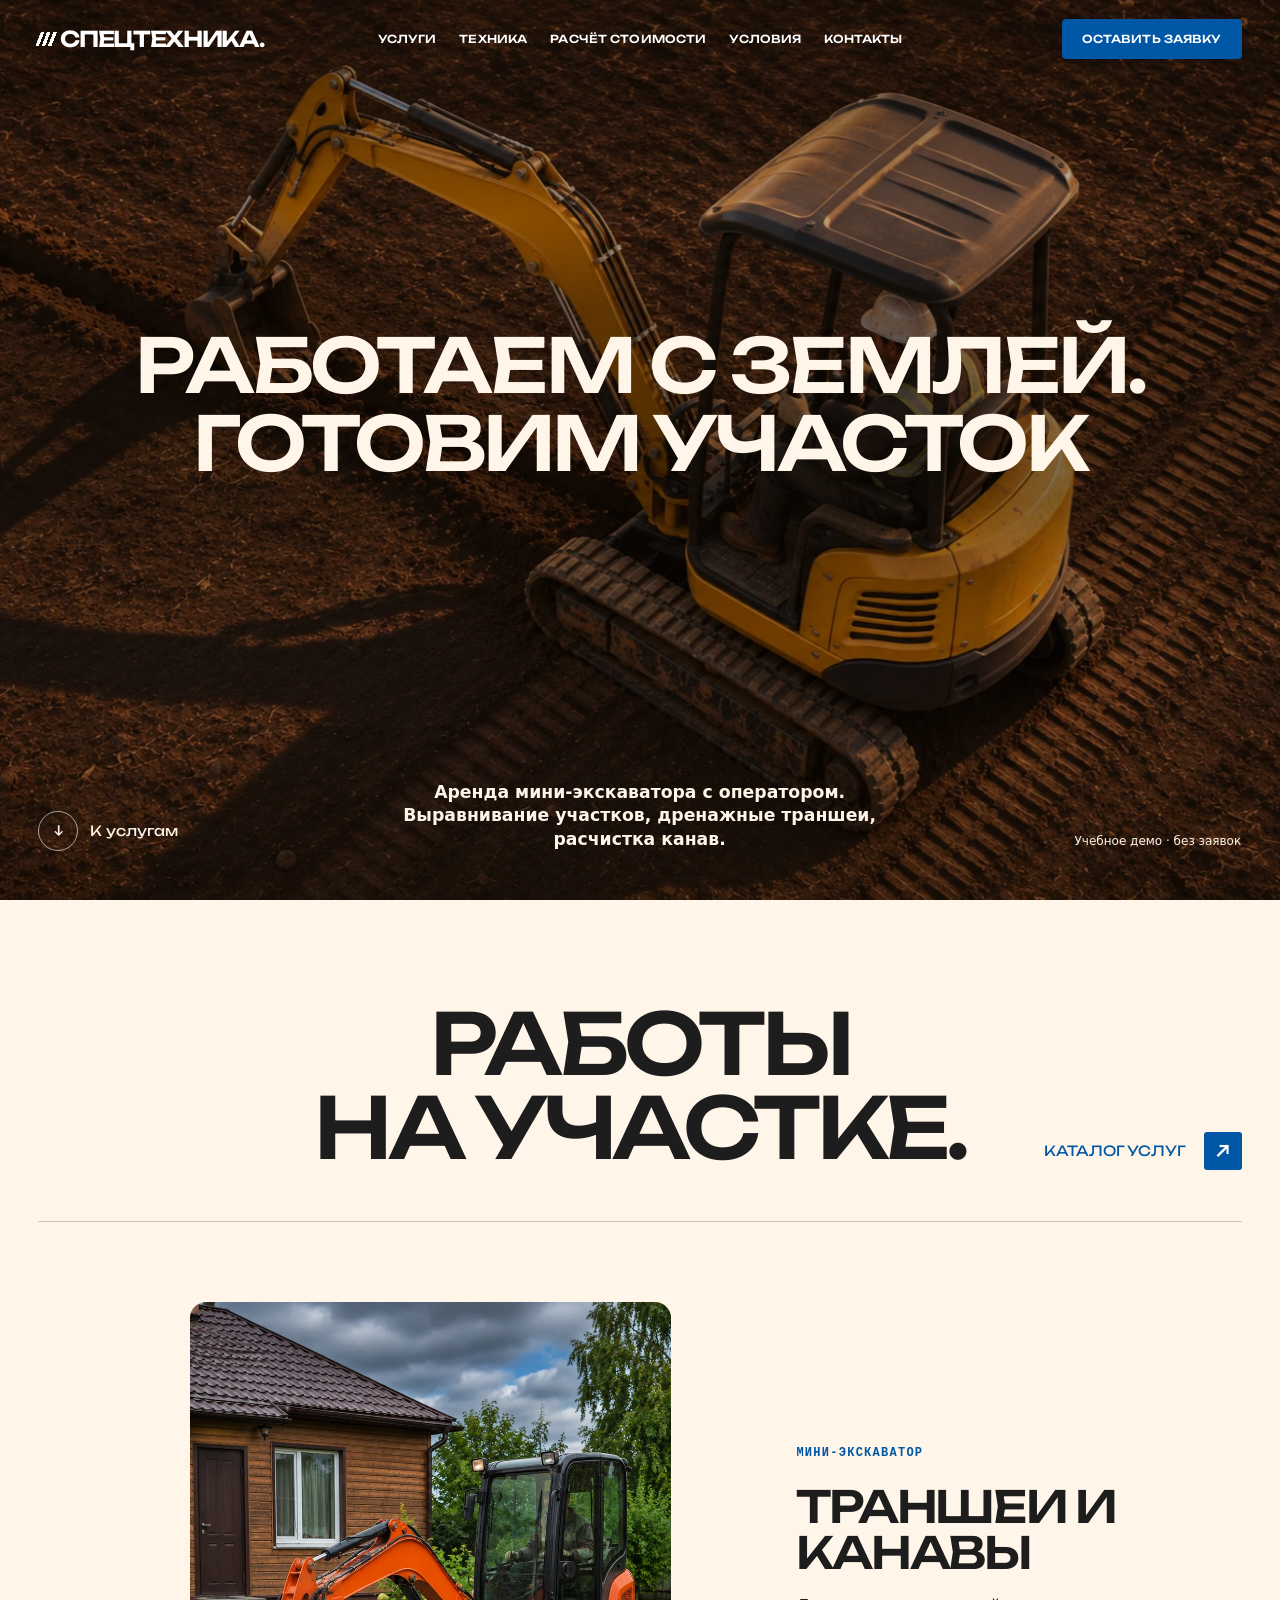
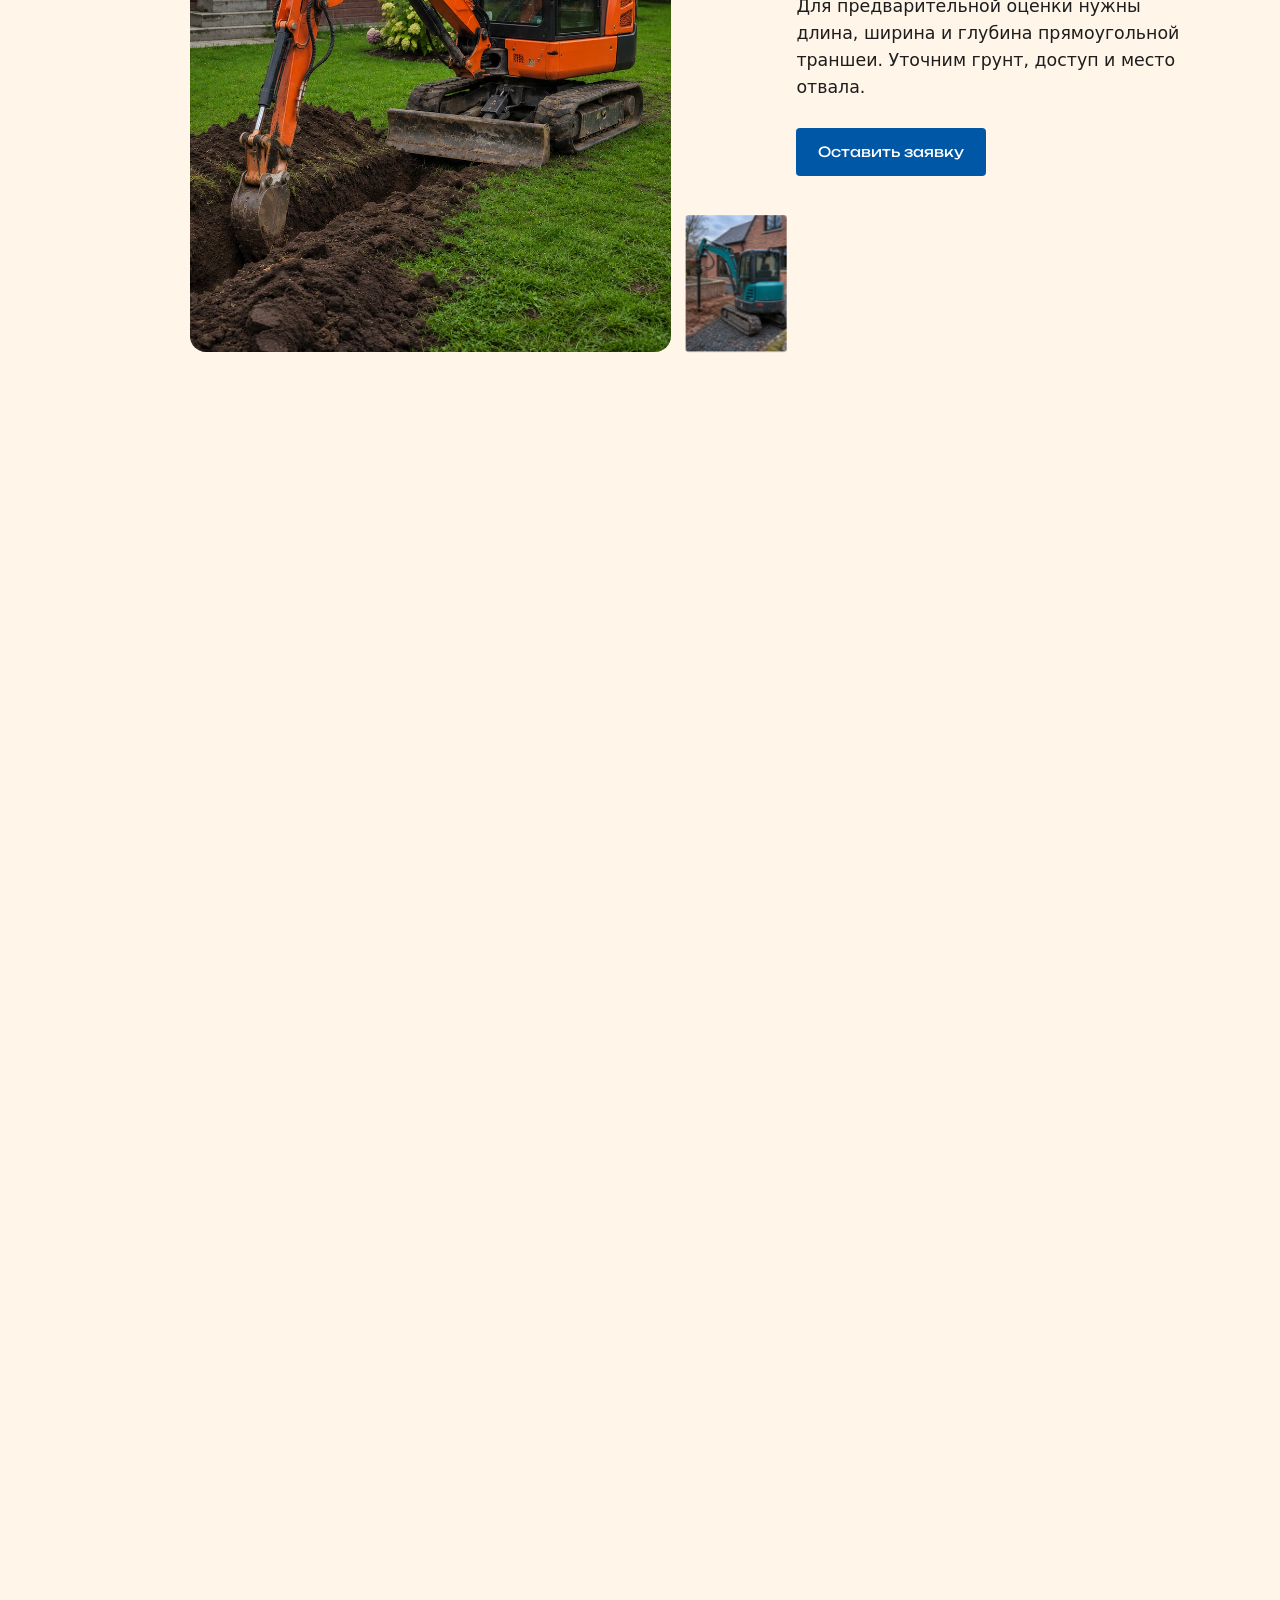
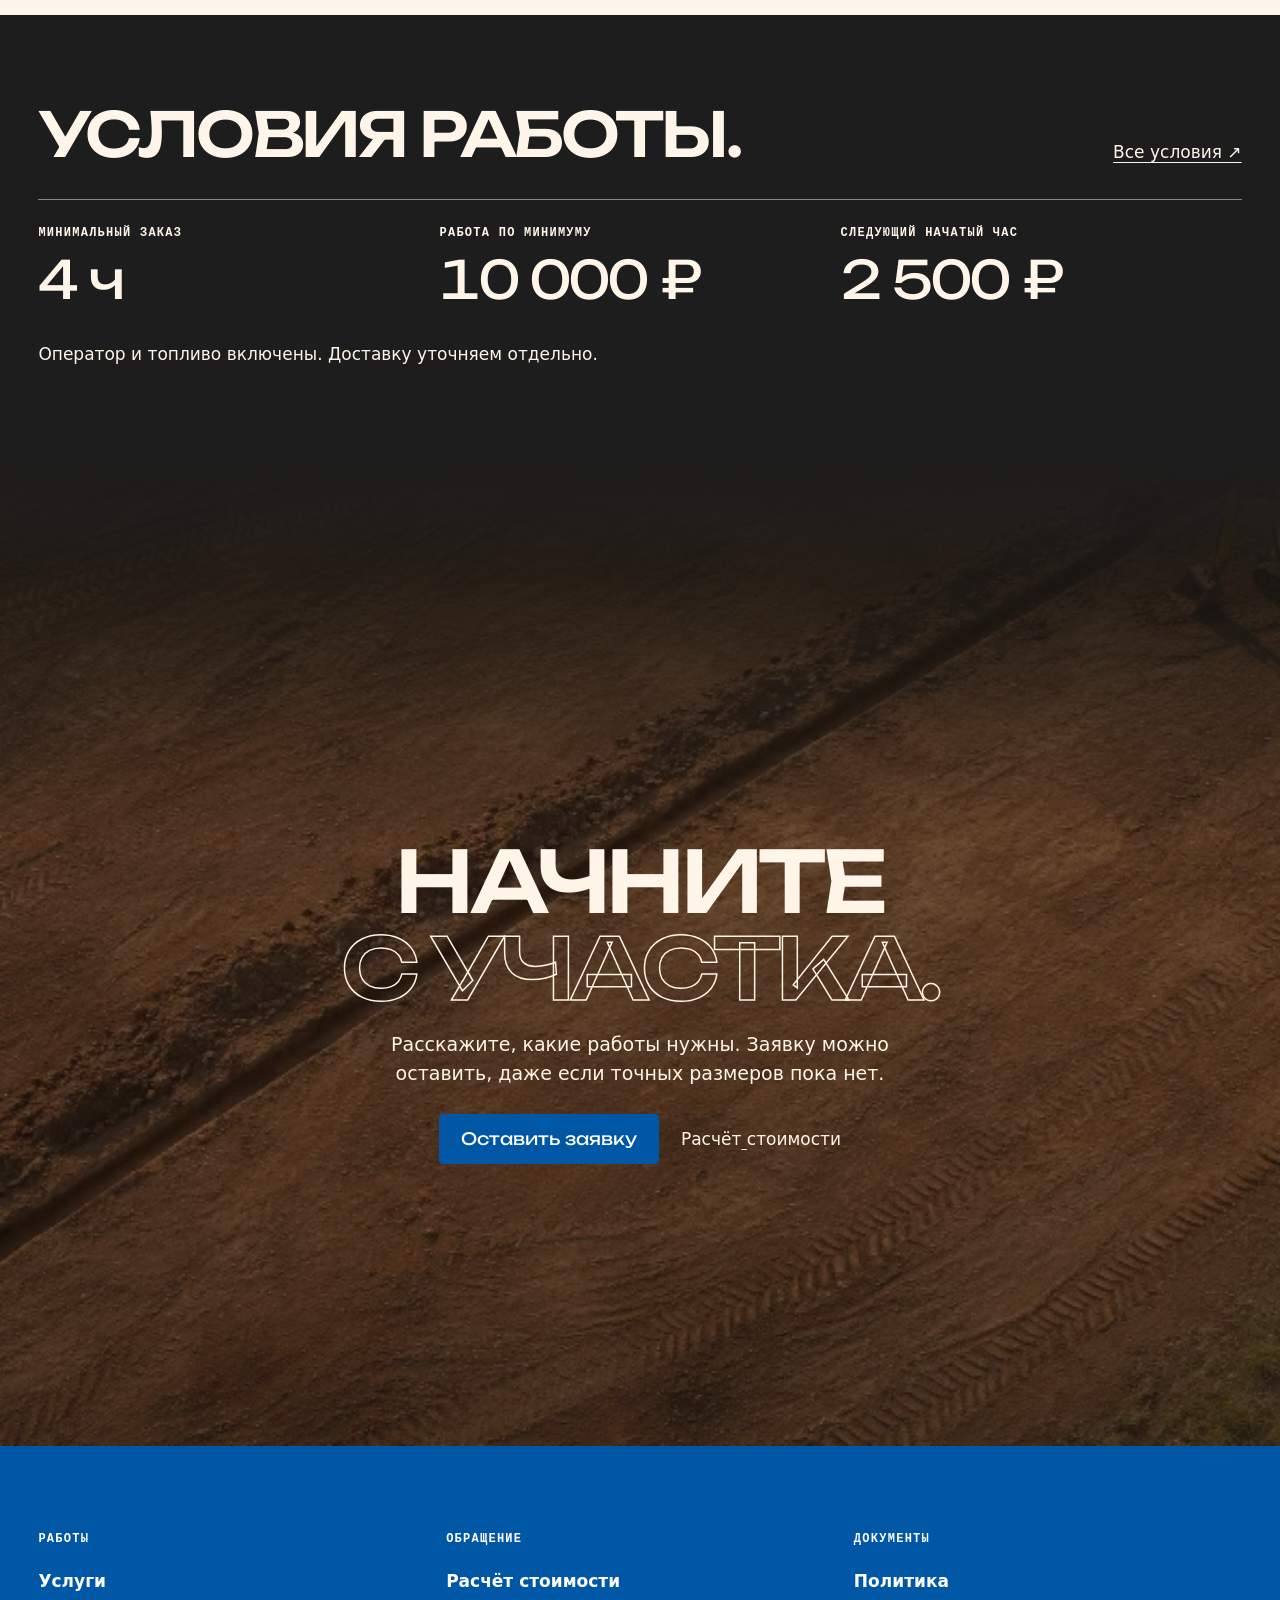
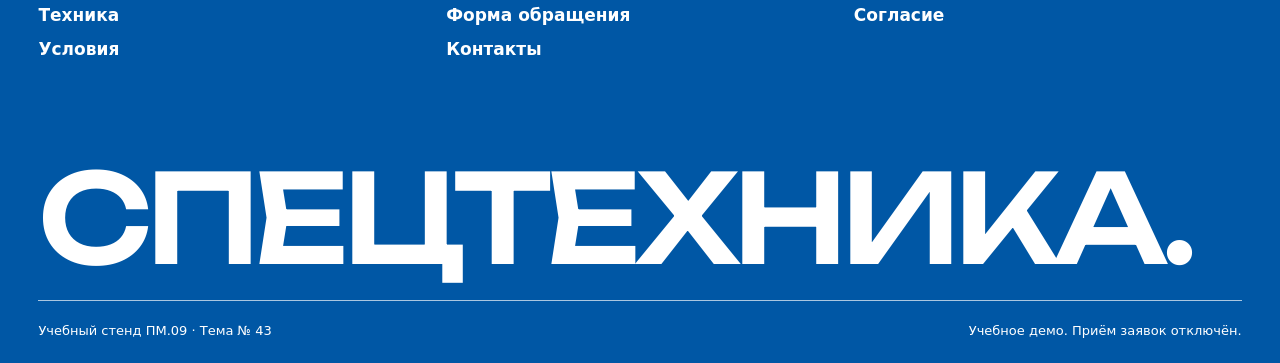
==== commit a53998eb: "Уточнить подзаголовок главной страницы" ====
--- a/index.html
+++ b/index.html
@@ -16,7 +16,7 @@
    <div class="work-heading">
     <h1 id="work-title"><span>Работаем с&nbsp;землей.</span> <span>Готовим участок</span></h1>
    </div>
-   <div class="work-bottom"><a class="downlink" href="#work-services"><span aria-hidden="true">↓</span> К услугам</a><p>Аренда мини-экскаватора с оператором.<br>Выравнивание участков, дренажные канавы,<br>копка траншей.</p><small>Учебное демо · без заявок</small></div>
+   <div class="work-bottom"><a class="downlink" href="#work-services"><span aria-hidden="true">↓</span> К услугам</a><p>Аренда мини-экскаватора с оператором.<br>Выравнивание участков, дренажные траншеи,<br>расчистка канав.</p><small>Учебное демо · без заявок</small></div>
   </div>
  </div>
 </section>
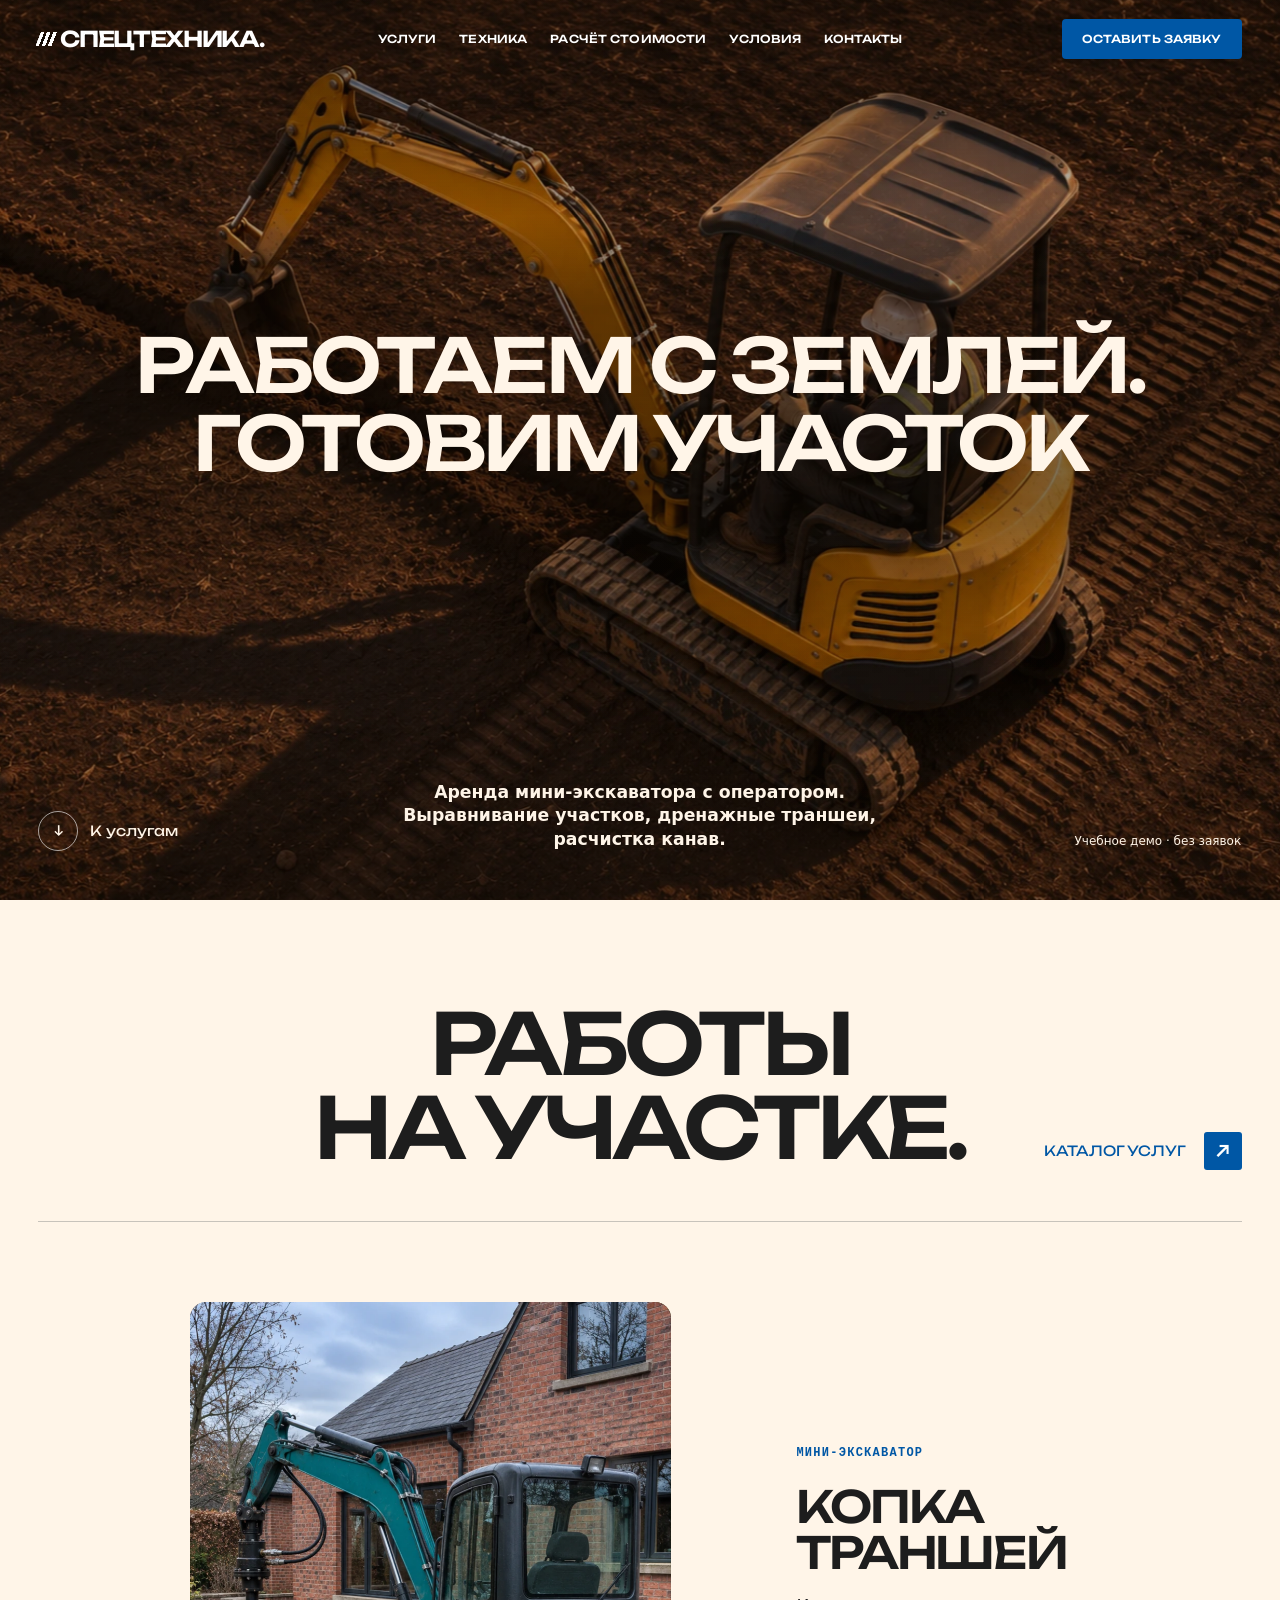
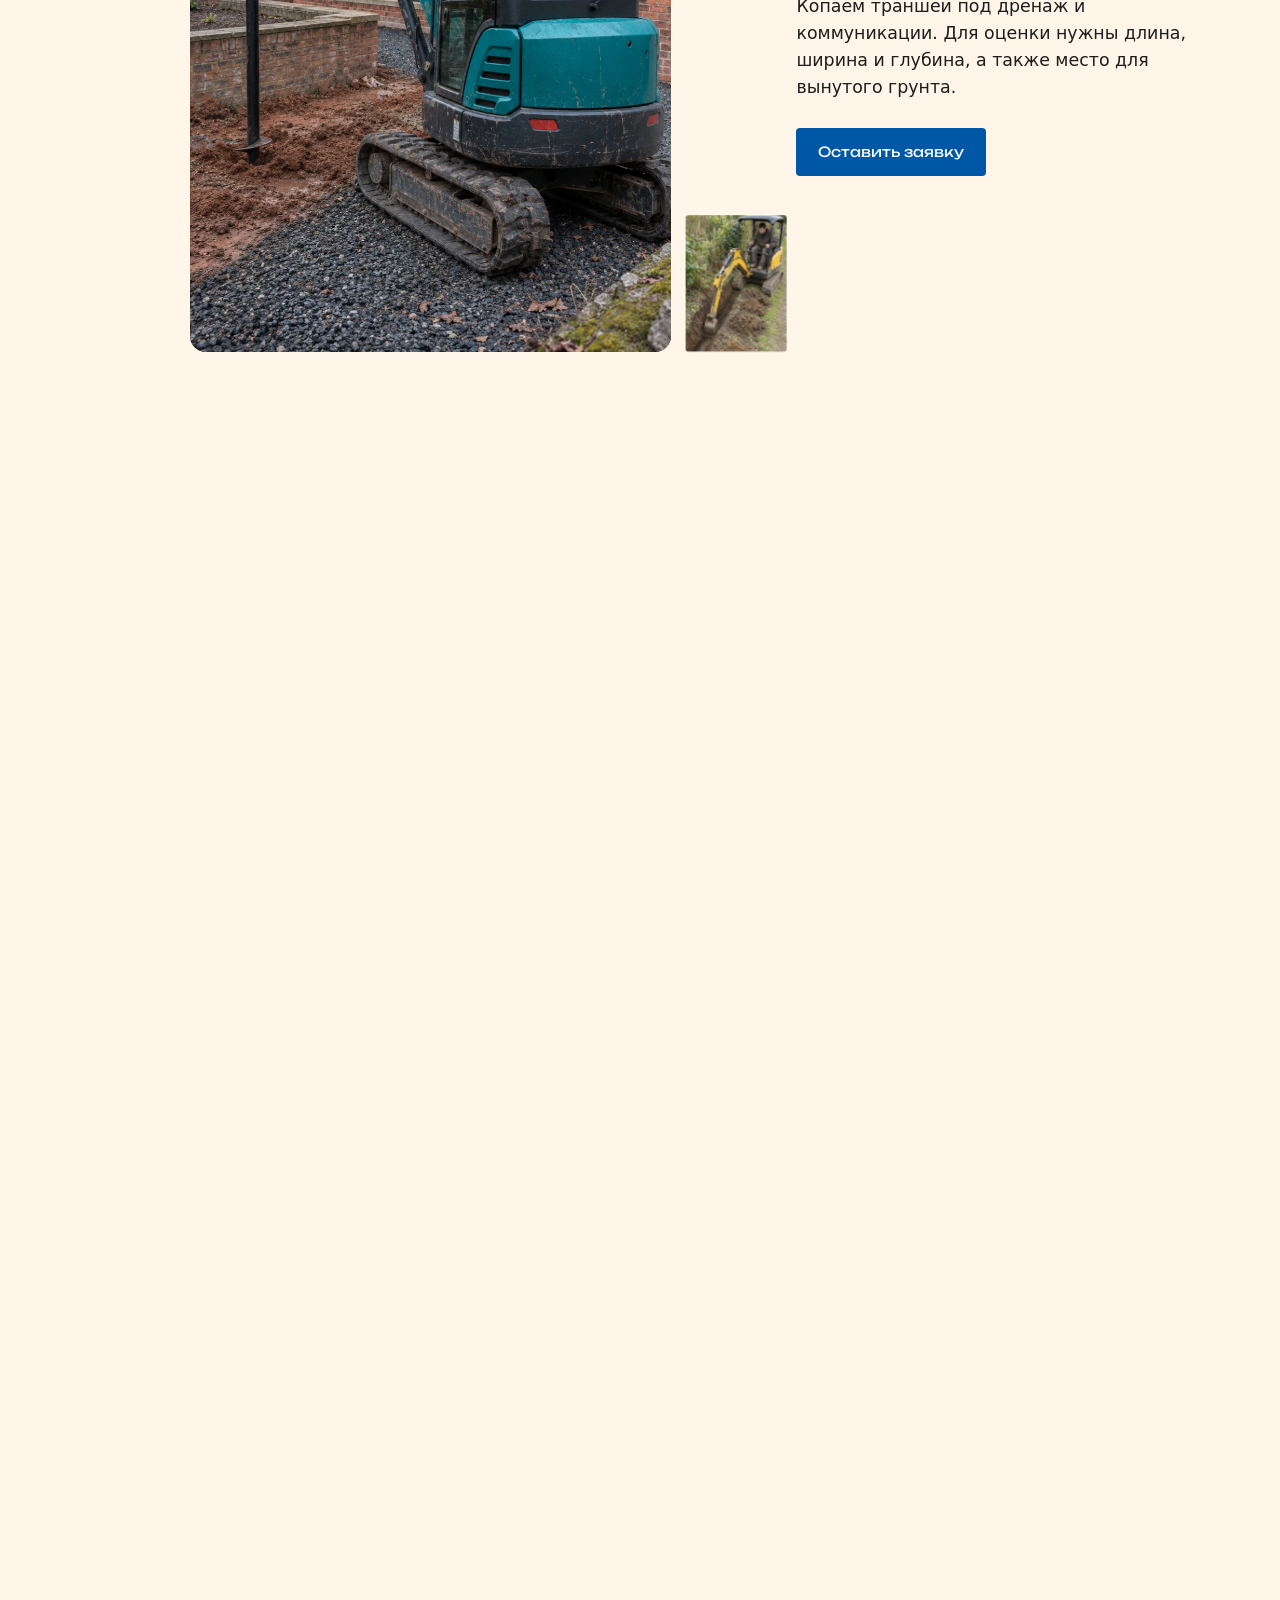
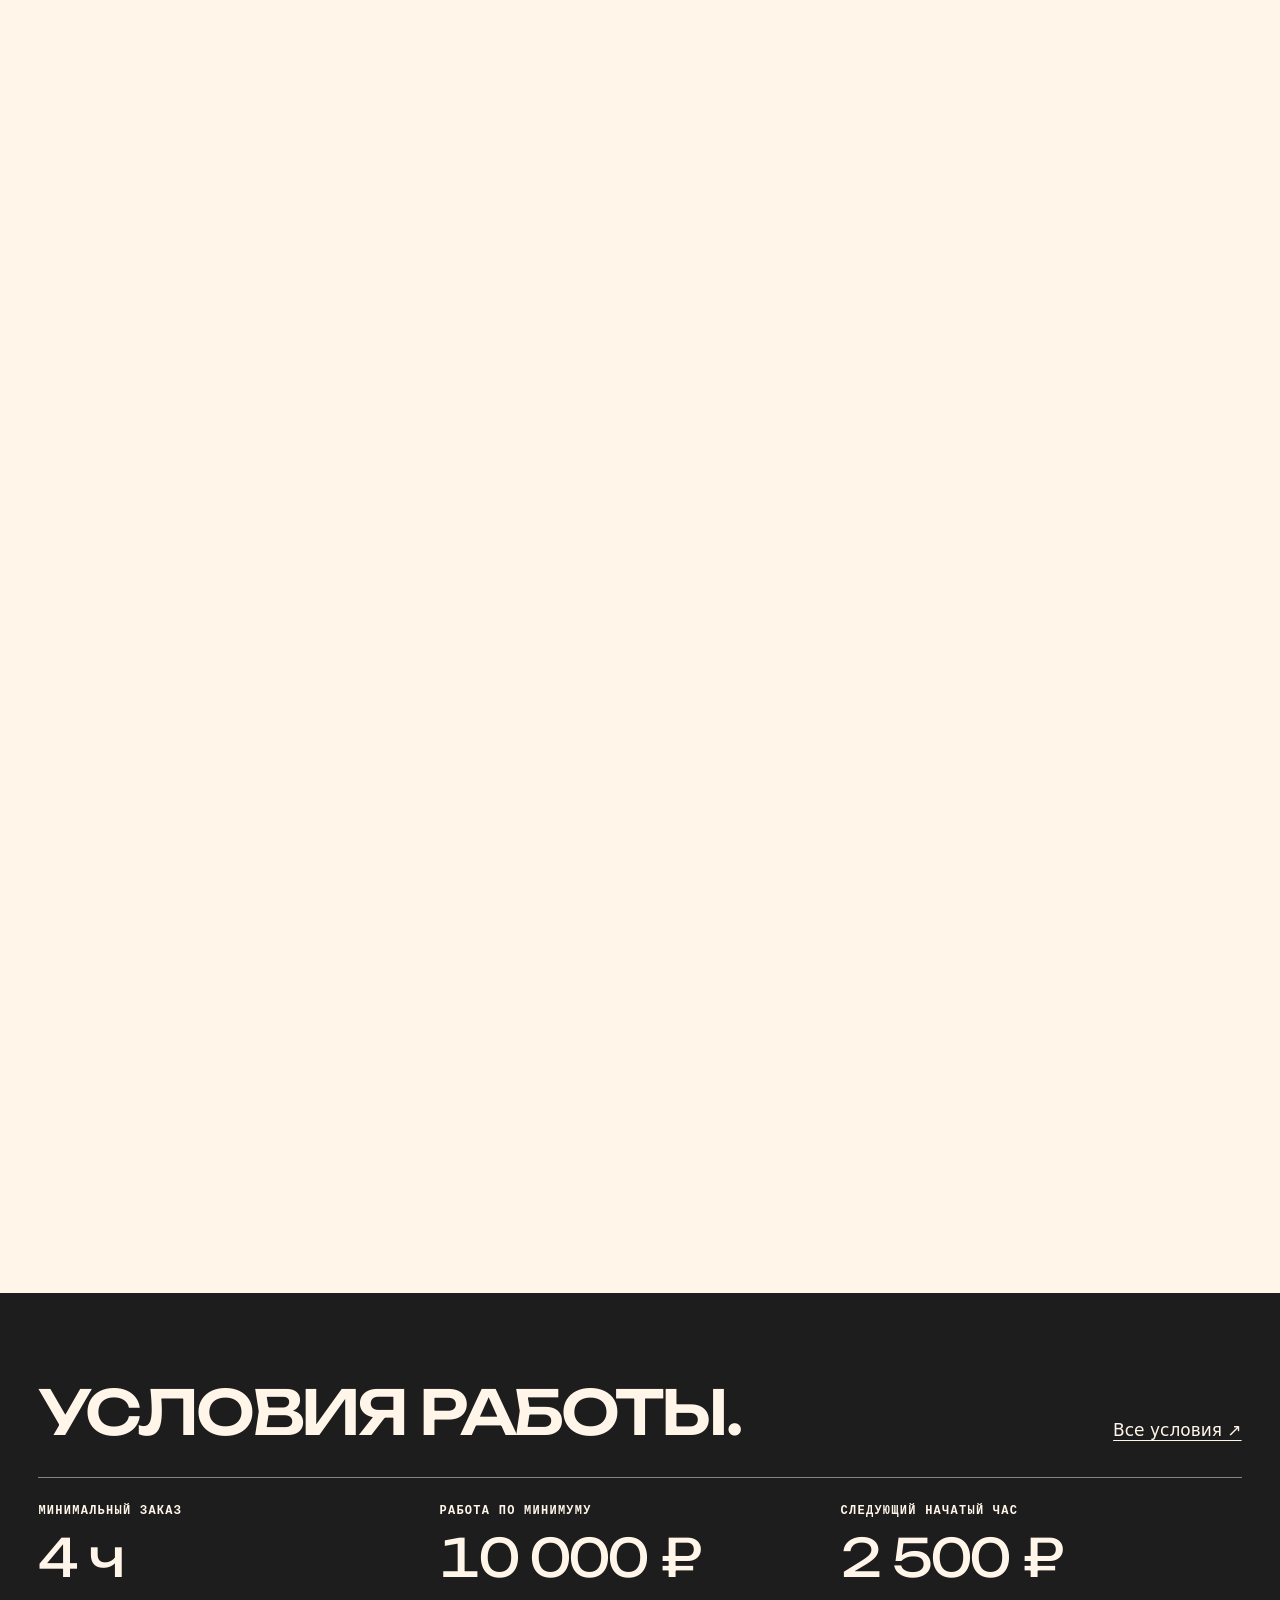
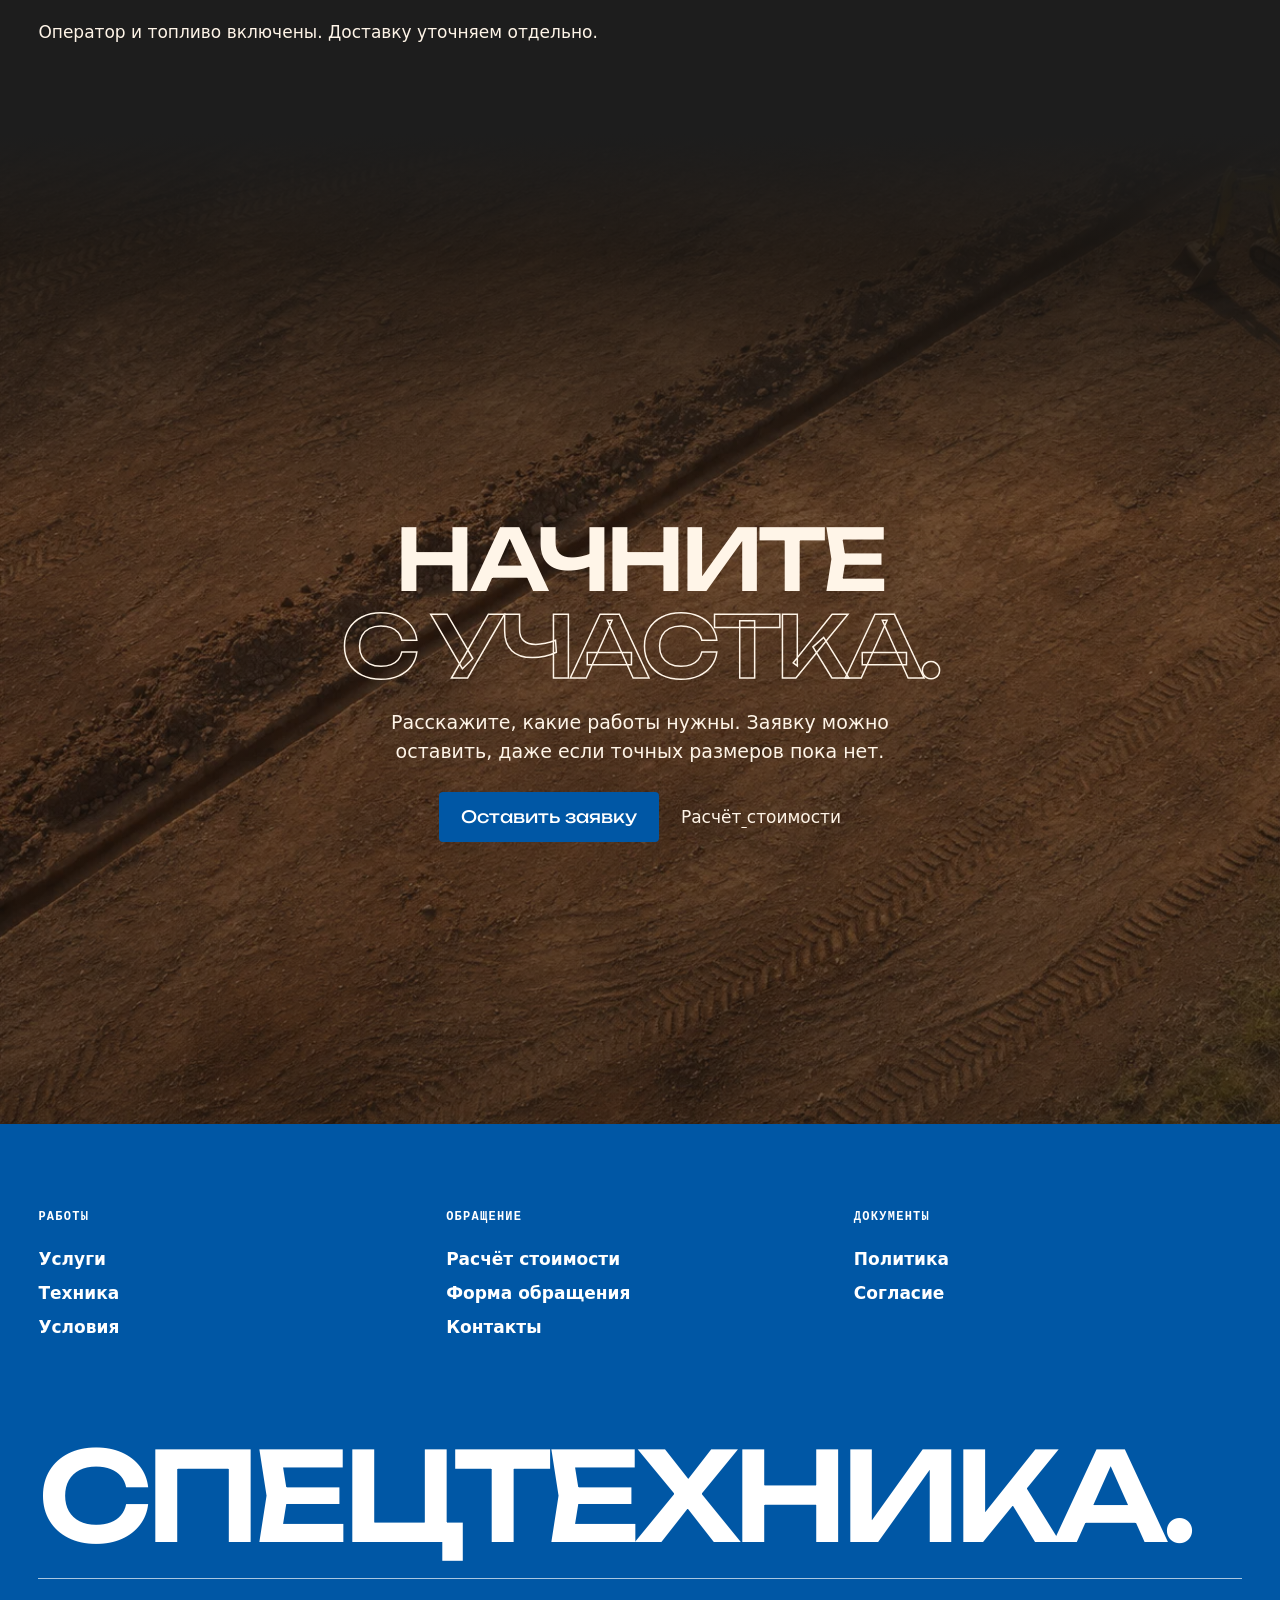
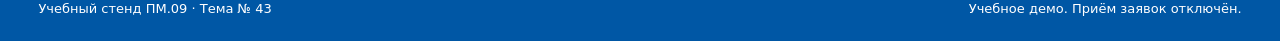
==== commit 7ea0d355: "Четыре услуги на участке и пояснение стоимости траншеи" ====
--- a/index.html
+++ b/index.html
@@ -24,14 +24,22 @@
  <div class="section-heading"><h2>Работы<br>на участке.</h2><a class="action-link" href="services.html">Каталог услуг <span aria-hidden="true">↗</span></a></div>
  <div class="service-sequence"><div class="service-stage" tabindex="-1" role="group" aria-label="Услуги на участке">
   <article class="service-spread" id="service-earth">
-  <div class="spread-image"><picture><img loading="lazy" src="trench-1000-v3.webp" width="1000" height="1250" alt="Мини-экскаватор разрабатывает узкую траншею на участке"></picture></div>
-  <div class="spread-copy"><div class="service-content"><p class="folio">Мини-экскаватор</p><h3>Траншеи и канавы</h3><p>Для предварительной оценки нужны длина, ширина и глубина прямоугольной траншеи. Уточним грунт, доступ и место отвала.</p><a class="button action-link" href="request.html">Оставить заявку</a></div></div>
+  <div class="spread-image"><picture><img loading="lazy" src="trench-1000-v3.webp" alt="Мини-экскаватор с узким ковшом копает траншею рядом с домом"></picture></div>
+  <div class="spread-copy"><div class="service-content"><p class="folio">Мини-экскаватор</p><h3>Копка траншей</h3><p>Копаем траншеи под дренаж и коммуникации. Для оценки нужны длина, ширина и глубина, а также место для вынутого грунта.</p><a class="button action-link" href="request.html">Оставить заявку</a></div></div>
+ </article>
+  <article class="service-spread" id="service-ditch">
+  <div class="spread-image"><picture><img loading="lazy" src="trench-1000.webp" alt="Узкий ковш в канаве между травянистыми берегами"></picture></div>
+  <div class="spread-copy"><div class="service-content"><p class="folio">Водоотведение</p><h3>Расчистка канав</h3><p>Убираем ил и наносы из существующей канавы, чтобы восстановить сток воды. До выезда уточним длину канавы и доступ к берегу.</p><a class="button action-link" href="request.html">Оставить заявку</a></div></div>
+ </article>
+  <article class="service-spread" id="service-grade">
+  <div class="spread-image"><picture><img loading="lazy" src="earth-1672.webp" alt="Мини-экскаватор с опущенным ковшом и передним отвалом на грунтовой площадке"></picture></div>
+  <div class="spread-copy"><div class="service-content"><p class="folio">Планировка</p><h3>Выравнивание участка</h3><p>Снимаем грунт с бугров и заполняем понижения. Для оценки нужны площадь, перепад высот и желаемый уклон.</p><a class="button action-link" href="request.html">Оставить заявку</a></div></div>
  </article>
   <article class="service-spread" id="service-piles">
-  <div class="spread-image"><picture><img loading="lazy" src="piles-1000-v4.webp" width="1000" height="1250" alt="Гидравлический вращатель удерживает винтовую сваю вертикально у земли"></picture></div>
-  <div class="spread-copy"><div class="service-content"><p class="folio">Сваекрут</p><h3>Винтовые сваи</h3><p>Для уточнения нужны параметры свай и условия подъезда. Наличие сваекрута, возможность монтажа и стоимость согласуем отдельно.</p><a class="button action-link" href="request.html">Оставить заявку</a></div></div>
+  <div class="spread-image"><picture><img loading="lazy" src="piles-1000-v4.webp" alt="Вращатель на стреле удерживает винтовую сваю вертикально"></picture></div>
+  <div class="spread-copy"><div class="service-content"><p class="folio">Сваекрут</p><h3>Винтовые сваи</h3><p>Для установки уточним количество, длину и диаметр свай, а также подъезд к точкам монтажа. Наличие сваекрута и стоимость согласуем отдельно.</p><a class="button action-link" href="request.html">Оставить заявку</a></div></div>
  </article>
- </div></div>
+  </div></div>
 </section>
 </div></div>
 <section id="work-terms" class="terms-strip inset">
--- a/visual.css
+++ b/visual.css
@@ -172,7 +172,7 @@
  .spread-image {grid-column: 2; aspect-ratio: .94}
  .spread-copy {grid-column: 3}
 }
-.service-spread:last-child .spread-image img {object-position: center 87%}
+#service-piles .spread-image img {object-position: center 87%}
 .work-trace {background: var(--paper)}
 html:not(.scroll-scene) .work-frame .work-trace {display: none}
 
@@ -185,7 +185,7 @@
 @media(prefers-reduced-motion:reduce) {
  .work-frame .work-trace {display: none}
 }
-.service-spread:last-child .spread-image {aspect-ratio: 4 / 5}
+#service-piles .spread-image {aspect-ratio: 4 / 5}
 @media(min-width:701px) {
 
  .field-bar nav a {font-size: clamp(13px,1.03vw,16px)}
@@ -307,12 +307,12 @@
   .field-bar .header-cta {font-size: clamp(10px,2.4vw,13px)}
   .feature-copy {margin-block: 18px}
 }
-@media (min-width:981px) and (max-width:1150px) {
-  .field-bar .wrap {grid-template-columns: auto 1fr auto; gap: 10px}
-  .field-bar .wrap > nav {justify-content: center; gap: 10px}
+@media (min-width:981px) and (max-width:1150px) {
+  .field-bar .wrap {grid-template-columns: auto 1fr auto; gap: 10px}
+  .field-bar .wrap > nav {justify-content: center; gap: 10px}
   .field-bar .header-cta {white-space: nowrap; padding-inline: 12px}
-}
-@media (max-width:480px) {
+}
+@media (max-width:480px) {
   .field-bar .header-cta {padding: 9px 8px; min-height: 40px}
 }
 @media(max-height:440px) {
@@ -331,8 +331,10 @@
 .service-sequence.is-staged::after {content: ""; display: block; height: var(--stage-run)}
 .is-staged .service-stage {position: sticky; top: 5svh; height: var(--stage-height); isolation: isolate; overflow: clip; border-top: 1px solid #c8c3bb}
 .is-staged .service-spread {position: absolute; inset: 0; display: block; margin: 0; padding: 0; border: 0; pointer-events: none}
-.is-staged .service-spread .spread-image {position: absolute; top: var(--image-y); left: var(--image-x); width: var(--image-width); height: var(--image-height); aspect-ratio: auto; transform-origin: left bottom; will-change: transform}
-.is-staged #service-earth .spread-image {transform-origin: left top}
+.is-staged .service-spread .spread-image {position: absolute; top: var(--image-y); left: var(--image-x); width: var(--image-width); height: var(--image-height); aspect-ratio: auto; transform-origin: left top; will-change: transform}
+.meter-price {margin: 1.35rem 0; max-width: 58ch}
+.meter-price summary {cursor: pointer; font-weight: 650}
+.meter-price p {line-height: 1.5}
 .is-staged .spread-copy {position: absolute; width: 36%; left: 63%; top: 48%; max-width: 560px; padding: 0; transform: translateY(-50%)}
 .is-staged .service-content {display: flex; flex-direction: column; align-items: flex-start; will-change: opacity}
 .is-staged .service-content:not([inert]) a {pointer-events: auto}
@@ -352,138 +354,138 @@
 }
 
 
-/* The photograph grows out of the preceding dark section. It occupies a
-   normal block in the page, so stopping or reversing never traps the wheel. */
-.closing {
-  min-height: clamp(560px, 110svh, 1180px);
-  padding-block: clamp(110px, 24svh, 260px) clamp(76px, 13svh, 150px);
-  overflow: clip;
-}
-.closing::before {
-  background: linear-gradient(to bottom, var(--ink), rgba(24,21,18,.89) 12%,
-    rgba(16,14,12,.48) 39%, rgba(16,14,12,.52) 76%, rgba(16,14,12,.59));
-}
-.front .footer-word {font-size: clamp(27px, 9.65vw, 196px)}
-.front .field-footer {padding-top: clamp(42px, 6.5vw, 110px)}
-@media (max-width:700px), (max-height:540px) {
-  .closing {min-height: 84svh; padding-block: 105px 70px}
-}
-
-@supports (animation-timeline: view()) {
-  @media screen and (prefers-reduced-motion:no-preference) {
-    .scroll-scene .terms-strip {view-timeline-name: --terms}
-    .scroll-scene .terms-head h2,
-    .scroll-scene .terms-strip dl > div,
-    .scroll-scene .terms-strip > p {
-      animation: field-entry linear both;
-      animation-timeline: --terms;
-      animation-range: entry 4% entry 47%;
-    }
-    .scroll-scene .terms-strip dl {position: relative; border-top-color: transparent}
-    .scroll-scene .terms-strip dl::before {
-      content: ""; position: absolute; inset: -1px 0 auto; height: 1px;
-      background: #fff5e87a; transform-origin: left;
-      animation: field-rule linear both;
-      animation-timeline: --terms; animation-range: entry 16% entry 59%;
-    }
-    .scroll-scene .terms-strip dl > div {animation-range: entry 25% entry 68%}
-    .scroll-scene .terms-strip dl > div:nth-child(2) {animation-range: entry 32% entry 75%}
-    .scroll-scene .terms-strip dl > div:nth-child(3) {animation-range: entry 39% entry 82%}
-    .scroll-scene .terms-strip > p {animation-range: entry 54% entry 92%}
-    @keyframes field-entry {
-      from {transform: translateY(clamp(24px, 3.4vw, 54px)); opacity: .15}
-      to {transform: translateY(0); opacity: 1}
-    }
-    @keyframes field-rule {from {transform: scaleX(0)} to {transform: scaleX(1)}}
-
-    .scroll-scene .closing {view-timeline-name: --closing}
-    .scroll-scene .closing > div {
-      animation: field-entry linear both;
-      animation-timeline: --closing; animation-range: entry 29% entry 77%;
-    }
-    .scroll-scene .closing:focus-within > div {animation: none}
-  }
-}
-
-/* Each glyph rolls through its own line box. The original link retains a
-   single accessible name, its focus outline and its full hit area. */
-@media screen and (hover:hover) and (prefers-reduced-motion:no-preference) {
-  .scroll-scene .roll-word {display: inline-block; white-space: nowrap}
-  .scroll-scene .roll-mask {display: inline-block; overflow: clip; vertical-align: top}
-  .scroll-scene .roll-glyph {
-    display: block; position: relative;
-    transition: transform .32s cubic-bezier(.22,.64,.26,1);
-    transition-delay: calc(var(--step) * 9ms);
-  }
-  .scroll-scene .roll-glyph::after {content: attr(data-glyph); position: absolute; inset: 100% 0 auto}
-  .scroll-scene .roll-link:is(:hover,:focus-visible) .roll-glyph {transform: translateY(-100%)}
-  .scroll-scene .footer-nav .roll-link:hover {text-decoration: none}
-}
-.front :is(.field-footer,.terms-strip,.closing) a:focus-visible {
-  outline: 2px solid currentColor; outline-offset: 4px;
+/* The photograph grows out of the preceding dark section. It occupies a
+   normal block in the page, so stopping or reversing never traps the wheel. */
+.closing {
+  min-height: clamp(560px, 110svh, 1180px);
+  padding-block: clamp(110px, 24svh, 260px) clamp(76px, 13svh, 150px);
+  overflow: clip;
+}
+.closing::before {
+  background: linear-gradient(to bottom, var(--ink), rgba(24,21,18,.89) 12%,
+    rgba(16,14,12,.48) 39%, rgba(16,14,12,.52) 76%, rgba(16,14,12,.59));
+}
+.front .footer-word {font-size: clamp(27px, 9.65vw, 196px)}
+.front .field-footer {padding-top: clamp(42px, 6.5vw, 110px)}
+@media (max-width:700px), (max-height:540px) {
+  .closing {min-height: 84svh; padding-block: 105px 70px}
+}
+
+@supports (animation-timeline: view()) {
+  @media screen and (prefers-reduced-motion:no-preference) {
+    .scroll-scene .terms-strip {view-timeline-name: --terms}
+    .scroll-scene .terms-head h2,
+    .scroll-scene .terms-strip dl > div,
+    .scroll-scene .terms-strip > p {
+      animation: field-entry linear both;
+      animation-timeline: --terms;
+      animation-range: entry 4% entry 47%;
+    }
+    .scroll-scene .terms-strip dl {position: relative; border-top-color: transparent}
+    .scroll-scene .terms-strip dl::before {
+      content: ""; position: absolute; inset: -1px 0 auto; height: 1px;
+      background: #fff5e87a; transform-origin: left;
+      animation: field-rule linear both;
+      animation-timeline: --terms; animation-range: entry 16% entry 59%;
+    }
+    .scroll-scene .terms-strip dl > div {animation-range: entry 25% entry 68%}
+    .scroll-scene .terms-strip dl > div:nth-child(2) {animation-range: entry 32% entry 75%}
+    .scroll-scene .terms-strip dl > div:nth-child(3) {animation-range: entry 39% entry 82%}
+    .scroll-scene .terms-strip > p {animation-range: entry 54% entry 92%}
+    @keyframes field-entry {
+      from {transform: translateY(clamp(24px, 3.4vw, 54px)); opacity: .15}
+      to {transform: translateY(0); opacity: 1}
+    }
+    @keyframes field-rule {from {transform: scaleX(0)} to {transform: scaleX(1)}}
+
+    .scroll-scene .closing {view-timeline-name: --closing}
+    .scroll-scene .closing > div {
+      animation: field-entry linear both;
+      animation-timeline: --closing; animation-range: entry 29% entry 77%;
+    }
+    .scroll-scene .closing:focus-within > div {animation: none}
+  }
+}
+
+/* Each glyph rolls through its own line box. The original link retains a
+   single accessible name, its focus outline and its full hit area. */
+@media screen and (hover:hover) and (prefers-reduced-motion:no-preference) {
+  .scroll-scene .roll-word {display: inline-block; white-space: nowrap}
+  .scroll-scene .roll-mask {display: inline-block; overflow: clip; vertical-align: top}
+  .scroll-scene .roll-glyph {
+    display: block; position: relative;
+    transition: transform .32s cubic-bezier(.22,.64,.26,1);
+    transition-delay: calc(var(--step) * 9ms);
+  }
+  .scroll-scene .roll-glyph::after {content: attr(data-glyph); position: absolute; inset: 100% 0 auto}
+  .scroll-scene .roll-link:is(:hover,:focus-visible) .roll-glyph {transform: translateY(-100%)}
+  .scroll-scene .footer-nav .roll-link:hover {text-decoration: none}
+}
+.front :is(.field-footer,.terms-strip,.closing) a:focus-visible {
+  outline: 2px solid currentColor; outline-offset: 4px;
 }
 
 .service-content a:focus-visible {outline: 2px solid currentColor; outline-offset: -2px}
 
-/* Reserve the width of the completed tariff, including when its digits roll up. */
-.tariff-number {display: inline-block; position: relative; font-variant-numeric: tabular-nums; white-space: nowrap}
-.tariff-count {display: none}
-@media screen and (prefers-reduced-motion: no-preference) {
-  .tariff-number.is-counting > :first-child {opacity: 0}
-  .tariff-number.is-counting > .tariff-count {
-    display: block; position: absolute; inset: 0; text-align: right; user-select: none;
-  }
-}
-
-.page.request-page {width: min(100% - 36px, 34rem); padding-block: clamp(28px, 5vw, 68px)}
-.page.request-page h1 {margin: 0 0 18px; font: 540 clamp(30px, 4vw, 46px)/1.08 var(--display); letter-spacing: -.05em}
-html.request-dialog-open {overflow: hidden; scrollbar-gutter: stable}
-.request-dialog {
-  --inset: clamp(20px, 4vw, 36px);
-  width: min(34rem, calc(100% - 24px)); max-height: calc(100dvh - 24px);
-  margin: auto; padding: 0; overscroll-behavior: contain;
-  color: var(--ink); background: var(--paper); border: 0; border-radius: 5px;
-  box-shadow: 0 22px 76px rgb(19 15 10 / 32%);
-}
-.request-dialog::backdrop {background: rgb(20 16 12 / 64%)}
-.request-dialog-head {
-  position: relative; isolation: isolate; overflow: hidden;
-  padding: 23px var(--inset) 28px; color: var(--paper); background: #123f66;
-}
-/* Use the site's own registered machine drawing as a single ink plate. */
-.request-dialog-head::before {
-  content: ""; position: absolute; z-index: -1; pointer-events: none;
-  inset: 0 0 0 48%; background: url("excavation-overhead.svg") 57% 53% / auto 132% no-repeat;
-  filter: grayscale(1) invert(1) contrast(1.75); mix-blend-mode: screen; opacity: .65;
-}
-.request-signature {
-  display: flex; align-items: center; gap: 6px; margin-bottom: 22px;
-  font: 450 11px/1.2 var(--display); text-transform: uppercase; letter-spacing: .06em;
-}
-.request-signature .brand-mark {margin: 0}
-.request-dialog-head h2 {
-  width: min-content; margin: 0; font: 520 clamp(28px, 4vw, 42px)/1.02 var(--display);
-  text-transform: uppercase; letter-spacing: -.05em; overflow-wrap: normal;
-}
-.request-dialog-head .request-close {
-  position: absolute; top: 12px; right: 12px; width: 44px; height: 44px;
-  display: grid; place-items: center; min-height: 0; padding: 0;
-  background: #123f66; border: 1px solid #ffffff60; color: white;
-  border-radius: 50%; font: 26px/1 "Segoe UI",sans-serif;
-}
-.request-dialog-head .request-close:hover {background: var(--paper); color: var(--ink)}
-.request-dialog [data-request-content] {padding: 22px var(--inset) 20px}
-.request-demo {margin: 0 0 22px; max-width: 44ch; color: #575047; font-size: 15px; line-height: 1.45}
-.request-form, .request-extra, .request-contacts {display: grid; min-width: 0; gap: 18px}
+/* Reserve the width of the completed tariff, including when its digits roll up. */
+.tariff-number {display: inline-block; position: relative; font-variant-numeric: tabular-nums; white-space: nowrap}
+.tariff-count {display: none}
+@media screen and (prefers-reduced-motion: no-preference) {
+  .tariff-number.is-counting > :first-child {opacity: 0}
+  .tariff-number.is-counting > .tariff-count {
+    display: block; position: absolute; inset: 0; text-align: right; user-select: none;
+  }
+}
+
+.page.request-page {width: min(100% - 36px, 34rem); padding-block: clamp(28px, 5vw, 68px)}
+.page.request-page h1 {margin: 0 0 18px; font: 540 clamp(30px, 4vw, 46px)/1.08 var(--display); letter-spacing: -.05em}
+html.request-dialog-open {overflow: hidden; scrollbar-gutter: stable}
+.request-dialog {
+  --inset: clamp(20px, 4vw, 36px);
+  width: min(34rem, calc(100% - 24px)); max-height: calc(100dvh - 24px);
+  margin: auto; padding: 0; overscroll-behavior: contain;
+  color: var(--ink); background: var(--paper); border: 0; border-radius: 5px;
+  box-shadow: 0 22px 76px rgb(19 15 10 / 32%);
+}
+.request-dialog::backdrop {background: rgb(20 16 12 / 64%)}
+.request-dialog-head {
+  position: relative; isolation: isolate; overflow: hidden;
+  padding: 23px var(--inset) 28px; color: var(--paper); background: #123f66;
+}
+/* Use the site's own registered machine drawing as a single ink plate. */
+.request-dialog-head::before {
+  content: ""; position: absolute; z-index: -1; pointer-events: none;
+  inset: 0 0 0 48%; background: url("excavation-overhead.svg") 57% 53% / auto 132% no-repeat;
+  filter: grayscale(1) invert(1) contrast(1.75); mix-blend-mode: screen; opacity: .65;
+}
+.request-signature {
+  display: flex; align-items: center; gap: 6px; margin-bottom: 22px;
+  font: 450 11px/1.2 var(--display); text-transform: uppercase; letter-spacing: .06em;
+}
+.request-signature .brand-mark {margin: 0}
+.request-dialog-head h2 {
+  width: min-content; margin: 0; font: 520 clamp(28px, 4vw, 42px)/1.02 var(--display);
+  text-transform: uppercase; letter-spacing: -.05em; overflow-wrap: normal;
+}
+.request-dialog-head .request-close {
+  position: absolute; top: 12px; right: 12px; width: 44px; height: 44px;
+  display: grid; place-items: center; min-height: 0; padding: 0;
+  background: #123f66; border: 1px solid #ffffff60; color: white;
+  border-radius: 50%; font: 26px/1 "Segoe UI",sans-serif;
+}
+.request-dialog-head .request-close:hover {background: var(--paper); color: var(--ink)}
+.request-dialog [data-request-content] {padding: 22px var(--inset) 20px}
+.request-demo {margin: 0 0 22px; max-width: 44ch; color: #575047; font-size: 15px; line-height: 1.45}
+.request-form, .request-extra, .request-contacts {display: grid; min-width: 0; gap: 18px}
 .request-contacts {grid-template-columns: minmax(0, 1fr); gap: 16px}
-.request-form .field {
-  min-width: 0; gap: 4px; color: #524b42; font: 600 13px/1.4 "Segoe UI",sans-serif;
-}
-.request-form .field :is(input, select) {
-  width: 100%; min-width: 0; max-width: 100%; min-height: 40px;
+.request-form .field {
+  min-width: 0; gap: 4px; color: #524b42; font: 600 13px/1.4 "Segoe UI",sans-serif;
+}
+.request-form .field :is(input, select) {
+  width: 100%; min-width: 0; max-width: 100%; min-height: 40px;
   padding: 8px 12px; border: 1px solid #cecece; border-radius: 4px;
-  color: var(--ink); background: transparent; font: 450 17px/1.4 "Segoe UI",sans-serif;
-}
+  color: var(--ink); background: transparent; font: 450 17px/1.4 "Segoe UI",sans-serif;
+}
 .request-form .field :is(input, select):focus {outline: 0; border-color: var(--blue)}
 .request-form .field :is(input, select):focus-visible {outline: 1px solid var(--blue); outline-offset: 0}
 .request-contacts .field {font-size: 16px}
@@ -498,52 +500,52 @@
 .estimate-feedback .price {font-size: clamp(22px,3vw,32px); line-height: 1.2}
 .estimate-feedback .result h2 {margin: 8px 0 0}
 .estimate-feedback .result summary {cursor: pointer}
-.request-form .field input[readonly] {color: #5e584f}
+.request-form .field input[readonly] {color: #5e584f}
 .request-details {border-bottom: 1px solid #cbbfaf}
 .request-details > summary {
-  display: flex; justify-content: space-between; align-items: center; min-height: 48px;
-  color: var(--ink); font-size: 15px; font-weight: 600; list-style: none; cursor: pointer;
-}
+  display: flex; justify-content: space-between; align-items: center; min-height: 48px;
+  color: var(--ink); font-size: 15px; font-weight: 600; list-style: none; cursor: pointer;
+}
 .request-details > summary::-webkit-details-marker {display: none}
 .request-details > summary::after {
-  content: ""; width: 18px; height: 18px; color: var(--blue);
-  background: linear-gradient(currentColor,currentColor) center / 12px 2px no-repeat,
-              linear-gradient(currentColor,currentColor) center / 2px 12px no-repeat;
-}
+  content: ""; width: 18px; height: 18px; color: var(--blue);
+  background: linear-gradient(currentColor,currentColor) center / 12px 2px no-repeat,
+              linear-gradient(currentColor,currentColor) center / 2px 12px no-repeat;
+}
 .request-details[open] > summary::after {background-size: 12px 2px, 0 0}
-.request-extra {padding: 4px 0 18px}
-.request-extra p {margin: 0; font-size: 14px}
-.request-consent {
-  display: flex; align-items: flex-start; gap: 10px; color: #3d3831;
-  font-size: 14px; font-weight: 400; line-height: 1.45; cursor: pointer;
-}
-.request-consent input {flex: none; margin: 1px 0 0; accent-color: var(--blue)}
-.request-form a {text-decoration-thickness: 1px; text-underline-offset: 3px}
+.request-extra {padding: 4px 0 18px}
+.request-extra p {margin: 0; font-size: 14px}
+.request-consent {
+  display: flex; align-items: flex-start; gap: 10px; color: #3d3831;
+  font-size: 14px; font-weight: 400; line-height: 1.45; cursor: pointer;
+}
+.request-consent input {flex: none; margin: 1px 0 0; accent-color: var(--blue)}
+.request-form a {text-decoration-thickness: 1px; text-underline-offset: 3px}
 .request-form {container-type: inline-size}
-.request-form .request-submit {
+.request-form .request-submit {
   display: flex; justify-content: center; text-align: center; width: 100%; min-height: 52px;
   padding: 12px clamp(10px, 4cqi, 18px); border: 0; border-radius: 3px; color: white; background: var(--blue);
   font: 500 clamp(.9375rem, 5.6cqi, 1.3125rem)/1.2 var(--display); text-transform: uppercase;
-}
-.request-form .request-submit:hover {background: #003f79}
-.request-submit:disabled {cursor: progress; opacity: .75}
-.request-policy {justify-self: center; color: #575047; font-size: 13px}
-.request-dialog [data-request-content] > :first-child:not(.request-demo) {margin-top: 0}
-.request-dialog .success {padding: 4px 0 4px 14px; background: transparent; border-left: 3px solid var(--blue); font-weight: 600}
-.request-dialog .error {border-left-width: 3px}
-.request-dialog [data-request-content] > button {background: var(--blue); color: white}
-@media (max-width: 460px) {
-  .request-dialog-head {padding-block: 19px 22px}
-  .request-dialog [data-request-content] {padding-block: 18px}
-  .request-dialog .request-demo {margin-bottom: 16px}
-  .request-form {gap: 14px}
-}
-@media (forced-colors: active) {
-  .request-dialog, .request-submit {outline: 1px solid ButtonText}
-  .request-form .field :is(input, select):focus-visible {outline: 2px solid Highlight}
+}
+.request-form .request-submit:hover {background: #003f79}
+.request-submit:disabled {cursor: progress; opacity: .75}
+.request-policy {justify-self: center; color: #575047; font-size: 13px}
+.request-dialog [data-request-content] > :first-child:not(.request-demo) {margin-top: 0}
+.request-dialog .success {padding: 4px 0 4px 14px; background: transparent; border-left: 3px solid var(--blue); font-weight: 600}
+.request-dialog .error {border-left-width: 3px}
+.request-dialog [data-request-content] > button {background: var(--blue); color: white}
+@media (max-width: 460px) {
+  .request-dialog-head {padding-block: 19px 22px}
+  .request-dialog [data-request-content] {padding-block: 18px}
+  .request-dialog .request-demo {margin-bottom: 16px}
+  .request-form {gap: 14px}
+}
+@media (forced-colors: active) {
+  .request-dialog, .request-submit {outline: 1px solid ButtonText}
+  .request-form .field :is(input, select):focus-visible {outline: 2px solid Highlight}
   .request-details > summary::after {content: "+"; background: none}
   .request-details[open] > summary::after {content: "−"}
-}
+}
 
 /* Phone composition: generous type over the registered hero, then two
    independently readable photo stories on the same right-hand grid line. */
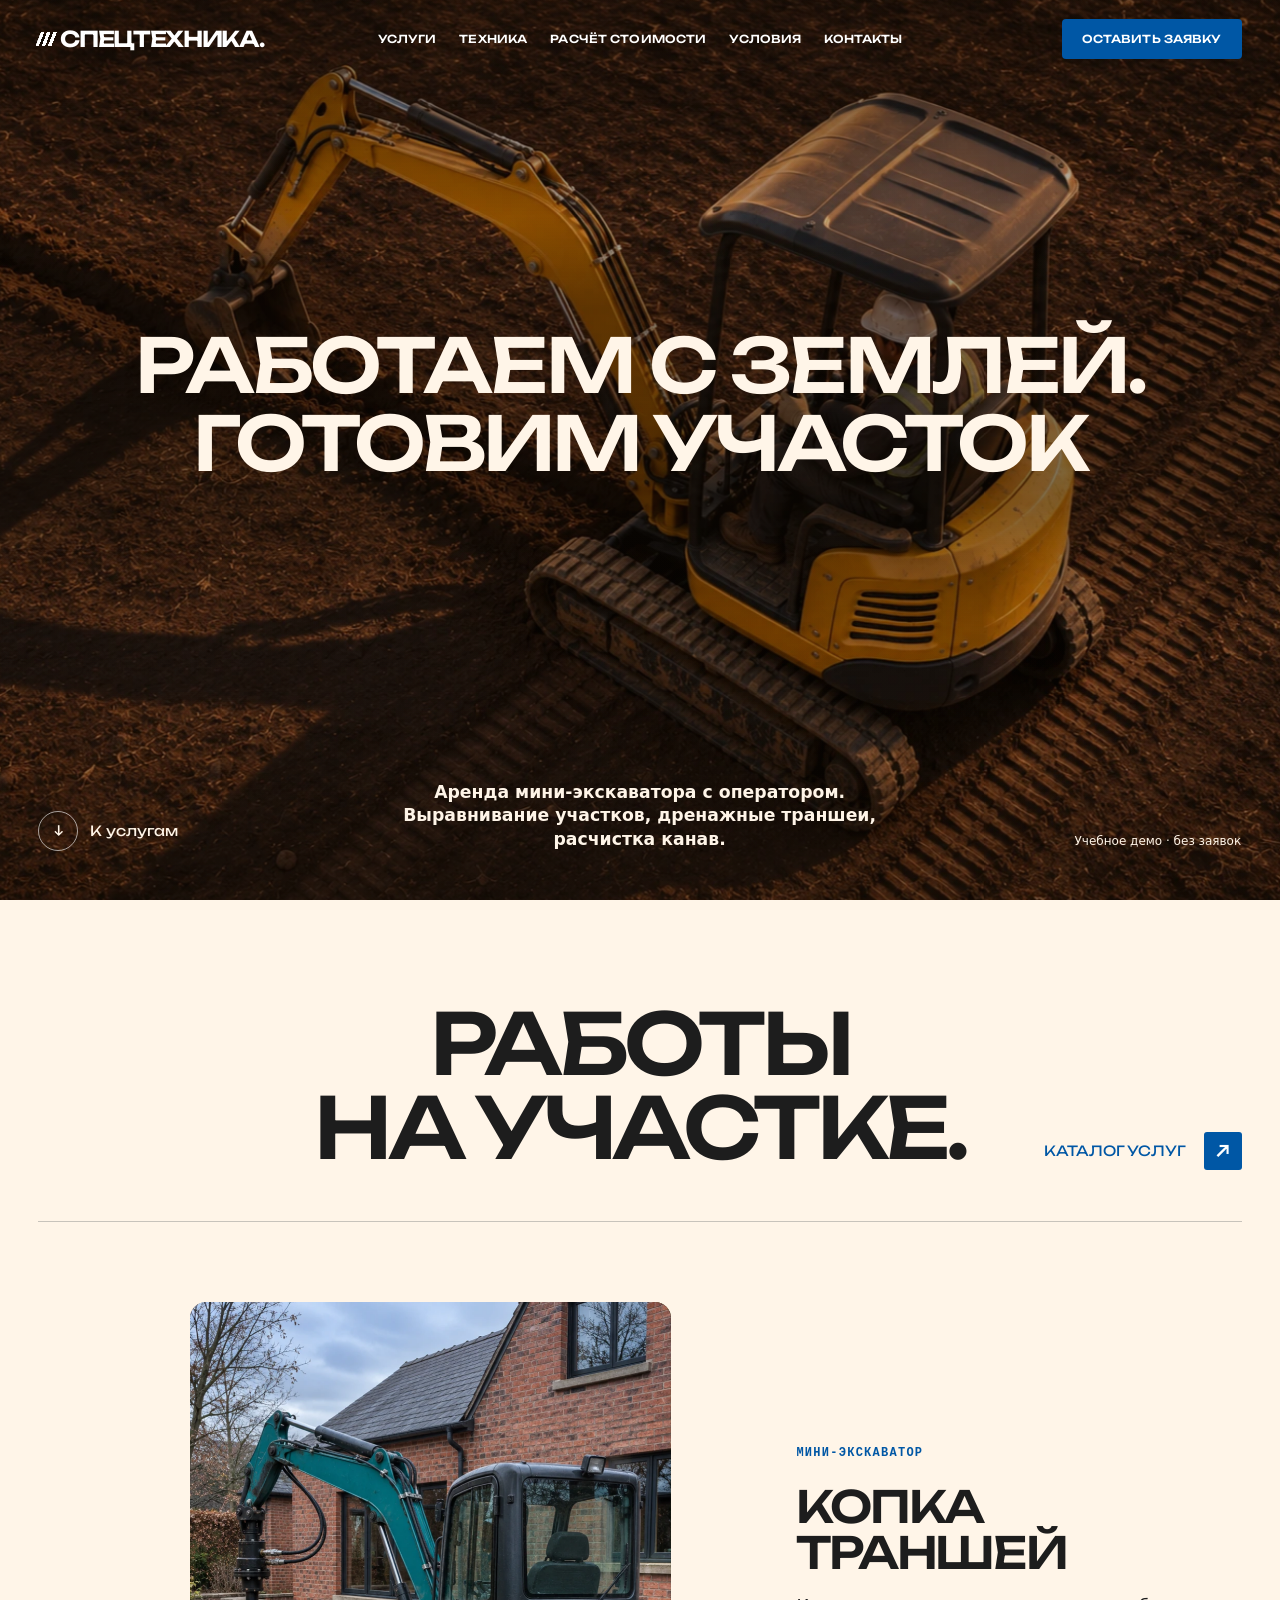
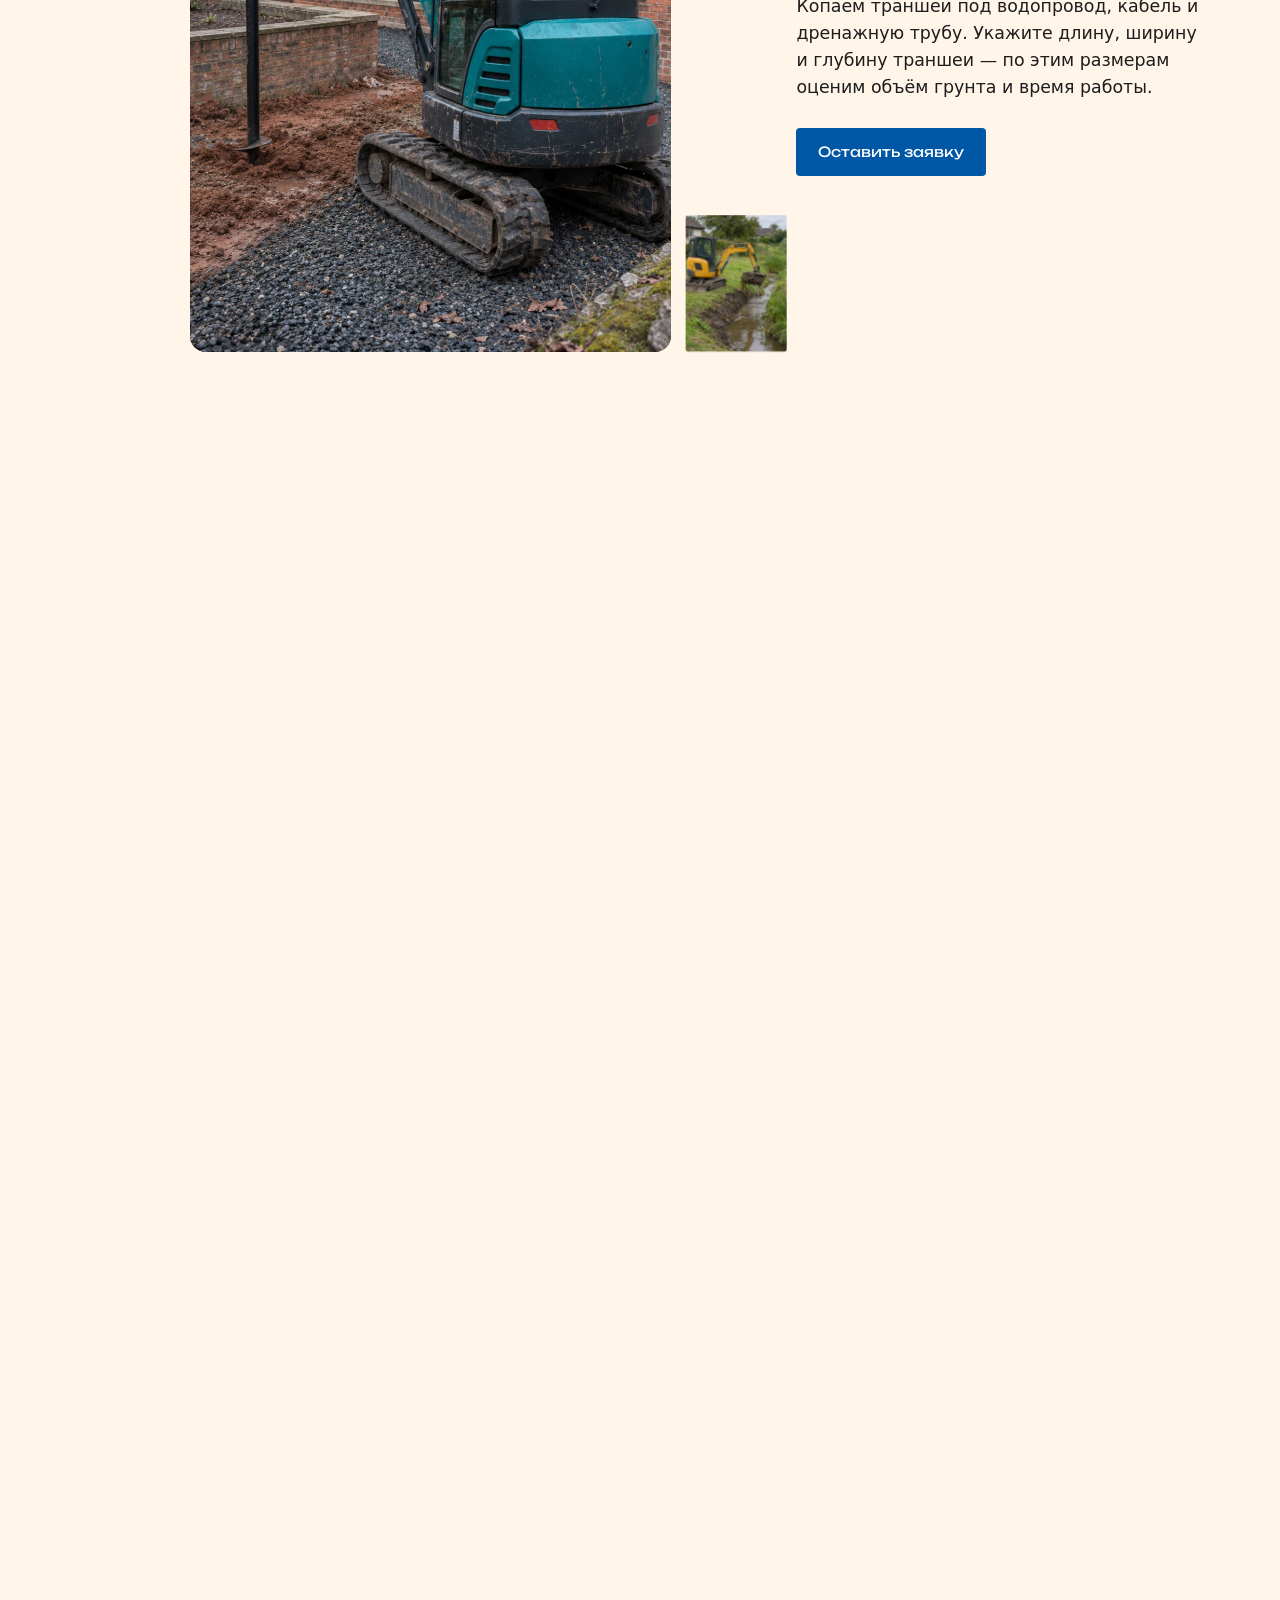
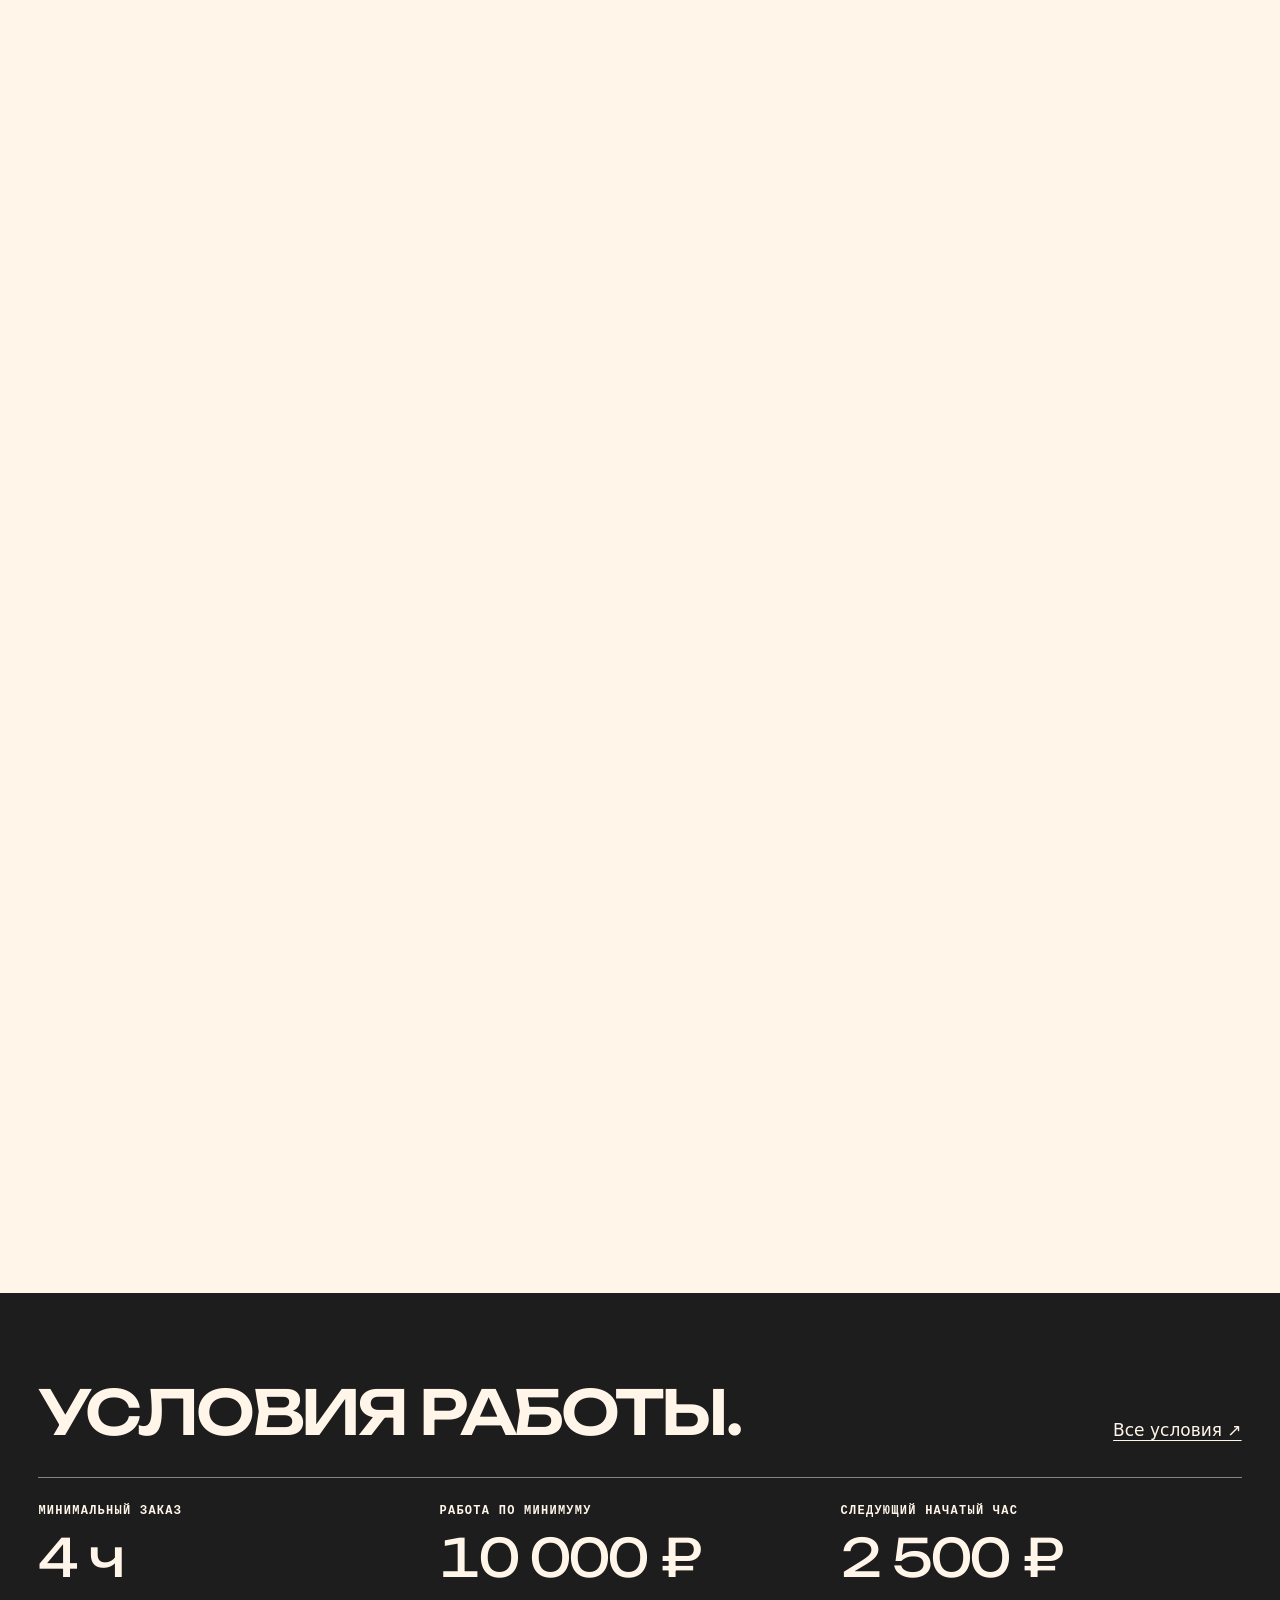
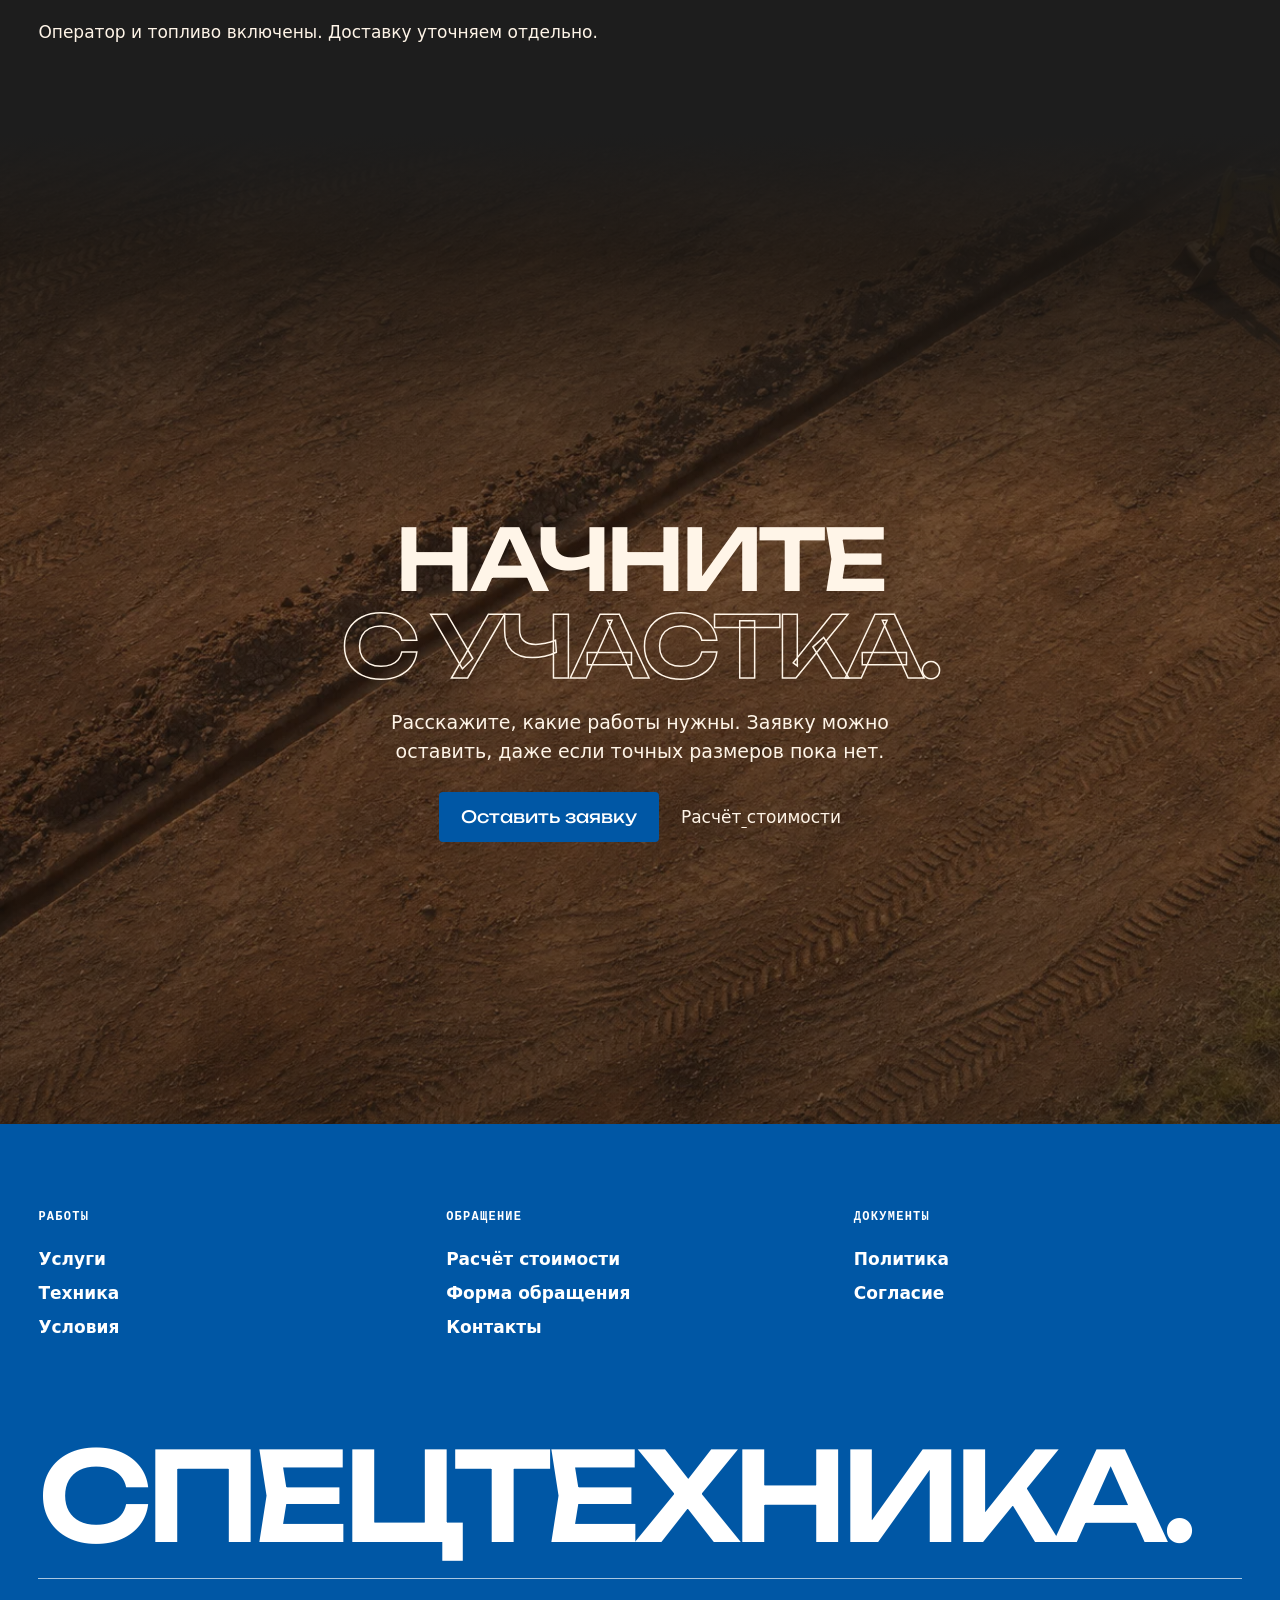
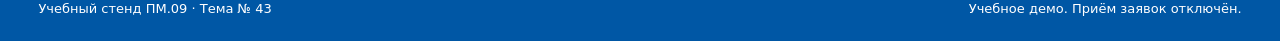
==== commit 272dc508: "Показать расчистку канав и планировку участка, уточнить описания работ" ====
--- a/index.html
+++ b/index.html
@@ -25,19 +25,19 @@
  <div class="service-sequence"><div class="service-stage" tabindex="-1" role="group" aria-label="Услуги на участке">
   <article class="service-spread" id="service-earth">
   <div class="spread-image"><picture><img loading="lazy" src="trench-1000-v3.webp" alt="Мини-экскаватор с узким ковшом копает траншею рядом с домом"></picture></div>
-  <div class="spread-copy"><div class="service-content"><p class="folio">Мини-экскаватор</p><h3>Копка траншей</h3><p>Копаем траншеи под дренаж и коммуникации. Для оценки нужны длина, ширина и глубина, а также место для вынутого грунта.</p><a class="button action-link" href="request.html">Оставить заявку</a></div></div>
+  <div class="spread-copy"><div class="service-content"><p class="folio">Мини-экскаватор</p><h3>Копка траншей</h3><p>Копаем траншеи под водопровод, кабель и дренажную трубу. Укажите длину, ширину и глубину траншеи — по этим размерам оценим объём грунта и время работы.</p><a class="button action-link" href="request.html">Оставить заявку</a></div></div>
  </article>
   <article class="service-spread" id="service-ditch">
-  <div class="spread-image"><picture><img loading="lazy" src="trench-1000.webp" alt="Узкий ковш в канаве между травянистыми берегами"></picture></div>
-  <div class="spread-copy"><div class="service-content"><p class="folio">Водоотведение</p><h3>Расчистка канав</h3><p>Убираем ил и наносы из существующей канавы, чтобы восстановить сток воды. До выезда уточним длину канавы и доступ к берегу.</p><a class="button action-link" href="request.html">Оставить заявку</a></div></div>
+  <div class="spread-image"><picture><img loading="lazy" src="ditch-clearing-1000-v1.webp" alt="Ковш мини-экскаватора поднимает мокрый ил и корни из дренажной канавы"></picture></div>
+  <div class="spread-copy"><div class="service-content"><p class="folio">Водоотведение</p><h3>Расчистка канав</h3><p>Расчищаем дренажные канавы на дачных участках. Мини-экскаватор выбирает со дна ил, песок и заросли, чтобы вода снова свободно уходила по канаве.</p><a class="button action-link" href="request.html">Оставить заявку</a></div></div>
  </article>
   <article class="service-spread" id="service-grade">
-  <div class="spread-image"><picture><img loading="lazy" src="earth-1672.webp" alt="Мини-экскаватор с опущенным ковшом и передним отвалом на грунтовой площадке"></picture></div>
-  <div class="spread-copy"><div class="service-content"><p class="folio">Планировка</p><h3>Выравнивание участка</h3><p>Снимаем грунт с бугров и заполняем понижения. Для оценки нужны площадь, перепад высот и желаемый уклон.</p><a class="button action-link" href="request.html">Оставить заявку</a></div></div>
+  <div class="spread-image"><picture><img loading="lazy" src="land-grading-1000-v1.webp" alt="Мини-экскаватор передним отвалом распределяет грунт по площадке"></picture></div>
+  <div class="spread-copy"><div class="service-content"><p class="folio">Планировка</p><h3>Выравнивание участка</h3><p>Выравниваем участок мини-экскаватором. Снимаем бугры и распределяем грунт по низким местам. Перед планировкой согласуем границы площадки и уклон для стока воды.</p><a class="button action-link" href="request.html">Оставить заявку</a></div></div>
  </article>
   <article class="service-spread" id="service-piles">
   <div class="spread-image"><picture><img loading="lazy" src="piles-1000-v4.webp" alt="Вращатель на стреле удерживает винтовую сваю вертикально"></picture></div>
-  <div class="spread-copy"><div class="service-content"><p class="folio">Сваекрут</p><h3>Винтовые сваи</h3><p>Для установки уточним количество, длину и диаметр свай, а также подъезд к точкам монтажа. Наличие сваекрута и стоимость согласуем отдельно.</p><a class="button action-link" href="request.html">Оставить заявку</a></div></div>
+  <div class="spread-copy"><div class="service-content"><p class="folio">Сваекрут</p><h3>Винтовые сваи</h3><p>Нужны винтовые сваи под забор или фундамент террасы? Уточним размеры и количество свай, проверим подъезд для сваекрута и согласуем возможность и стоимость монтажа.</p><a class="button action-link" href="request.html">Оставить заявку</a></div></div>
  </article>
   </div></div>
 </section>
--- a/visual.css
+++ b/visual.css
@@ -340,6 +340,8 @@
 .is-staged .service-content:not([inert]) a {pointer-events: auto}
 .is-staged .service-content .minor-link {margin: 12px 0 0}
 .is-staged .service-content h3 {font-size: clamp(25px,3.45vw,66px)}
+#service-grade .spread-copy {container-type: inline-size}
+#service-grade h3 {font-size: clamp(18px, 8.4cqi, 60px)}
 .is-stacked .spread-copy {left: 0; top: calc(var(--photo-band) + 12px); width: 100%; max-width: none; transform: none}
 @media(max-width:980px) {
  .is-staged .service-content .button {padding: 8px 14px; min-height: 44px}
